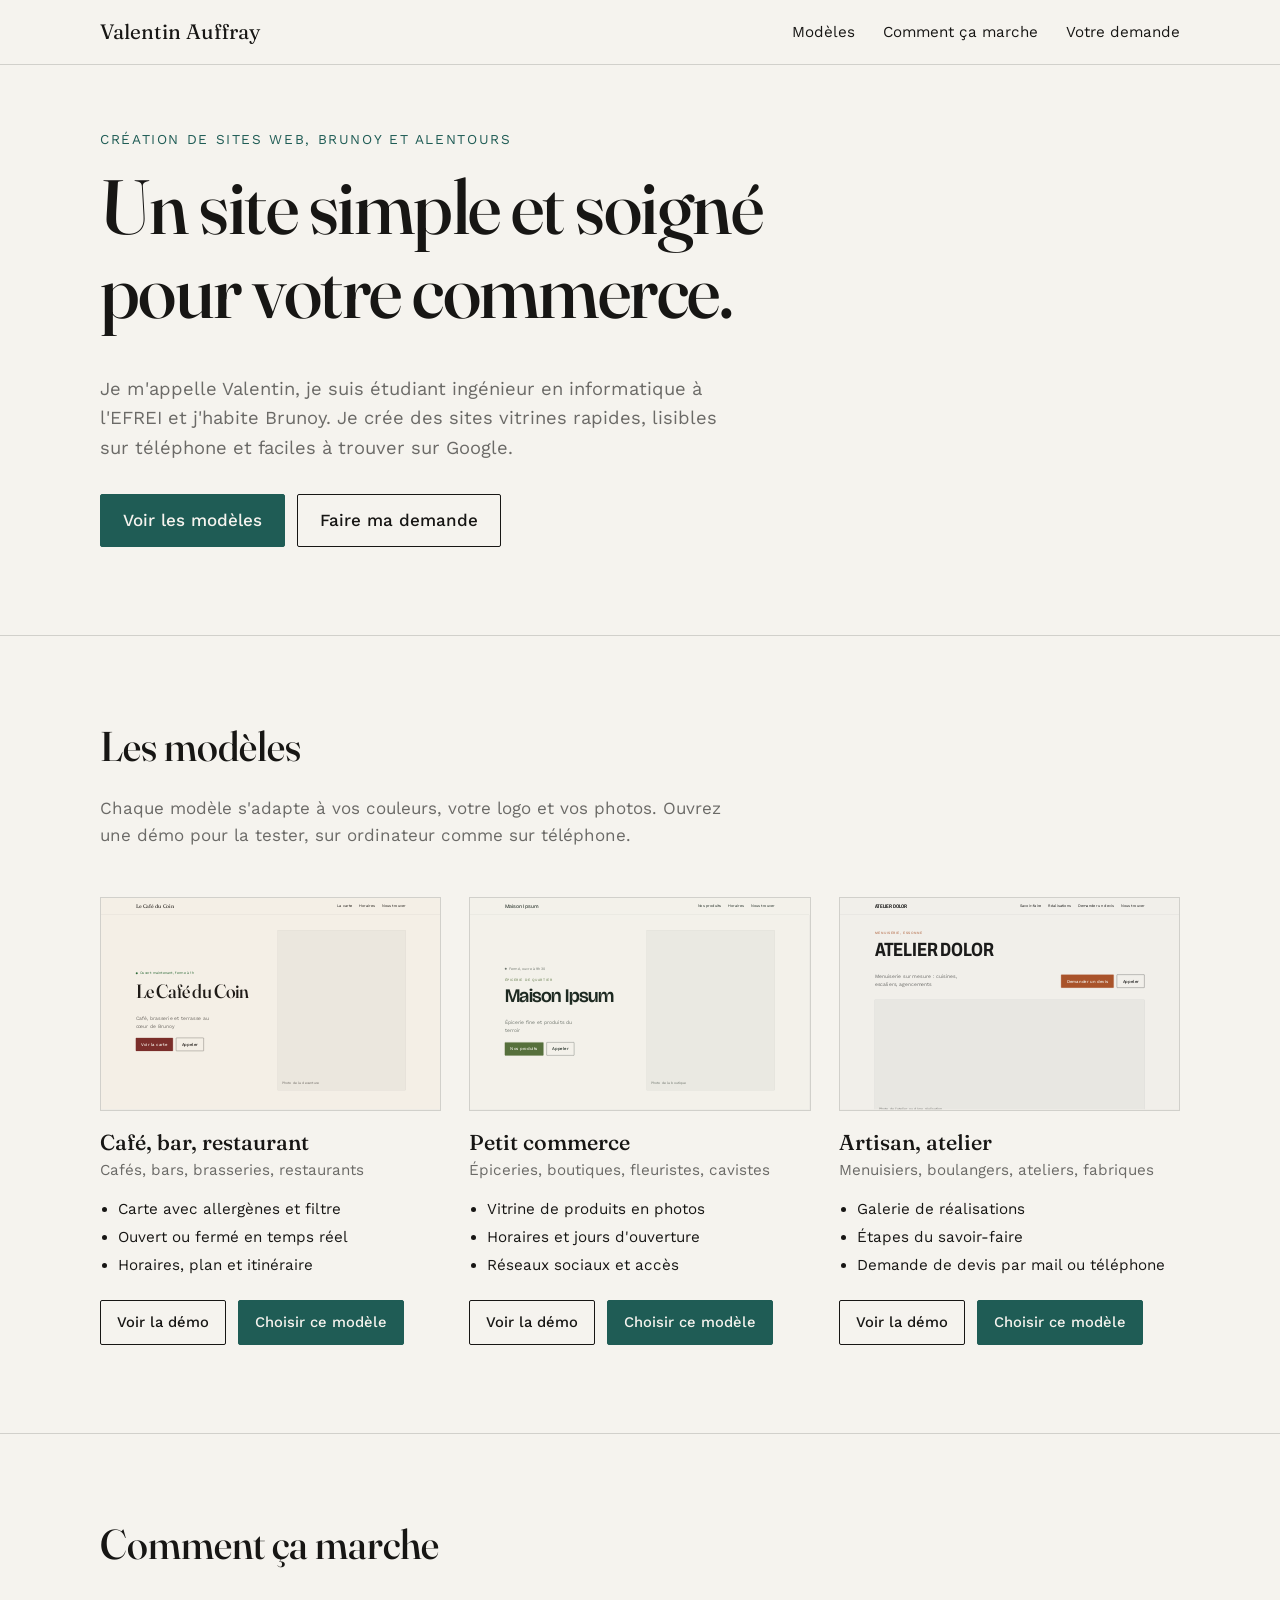
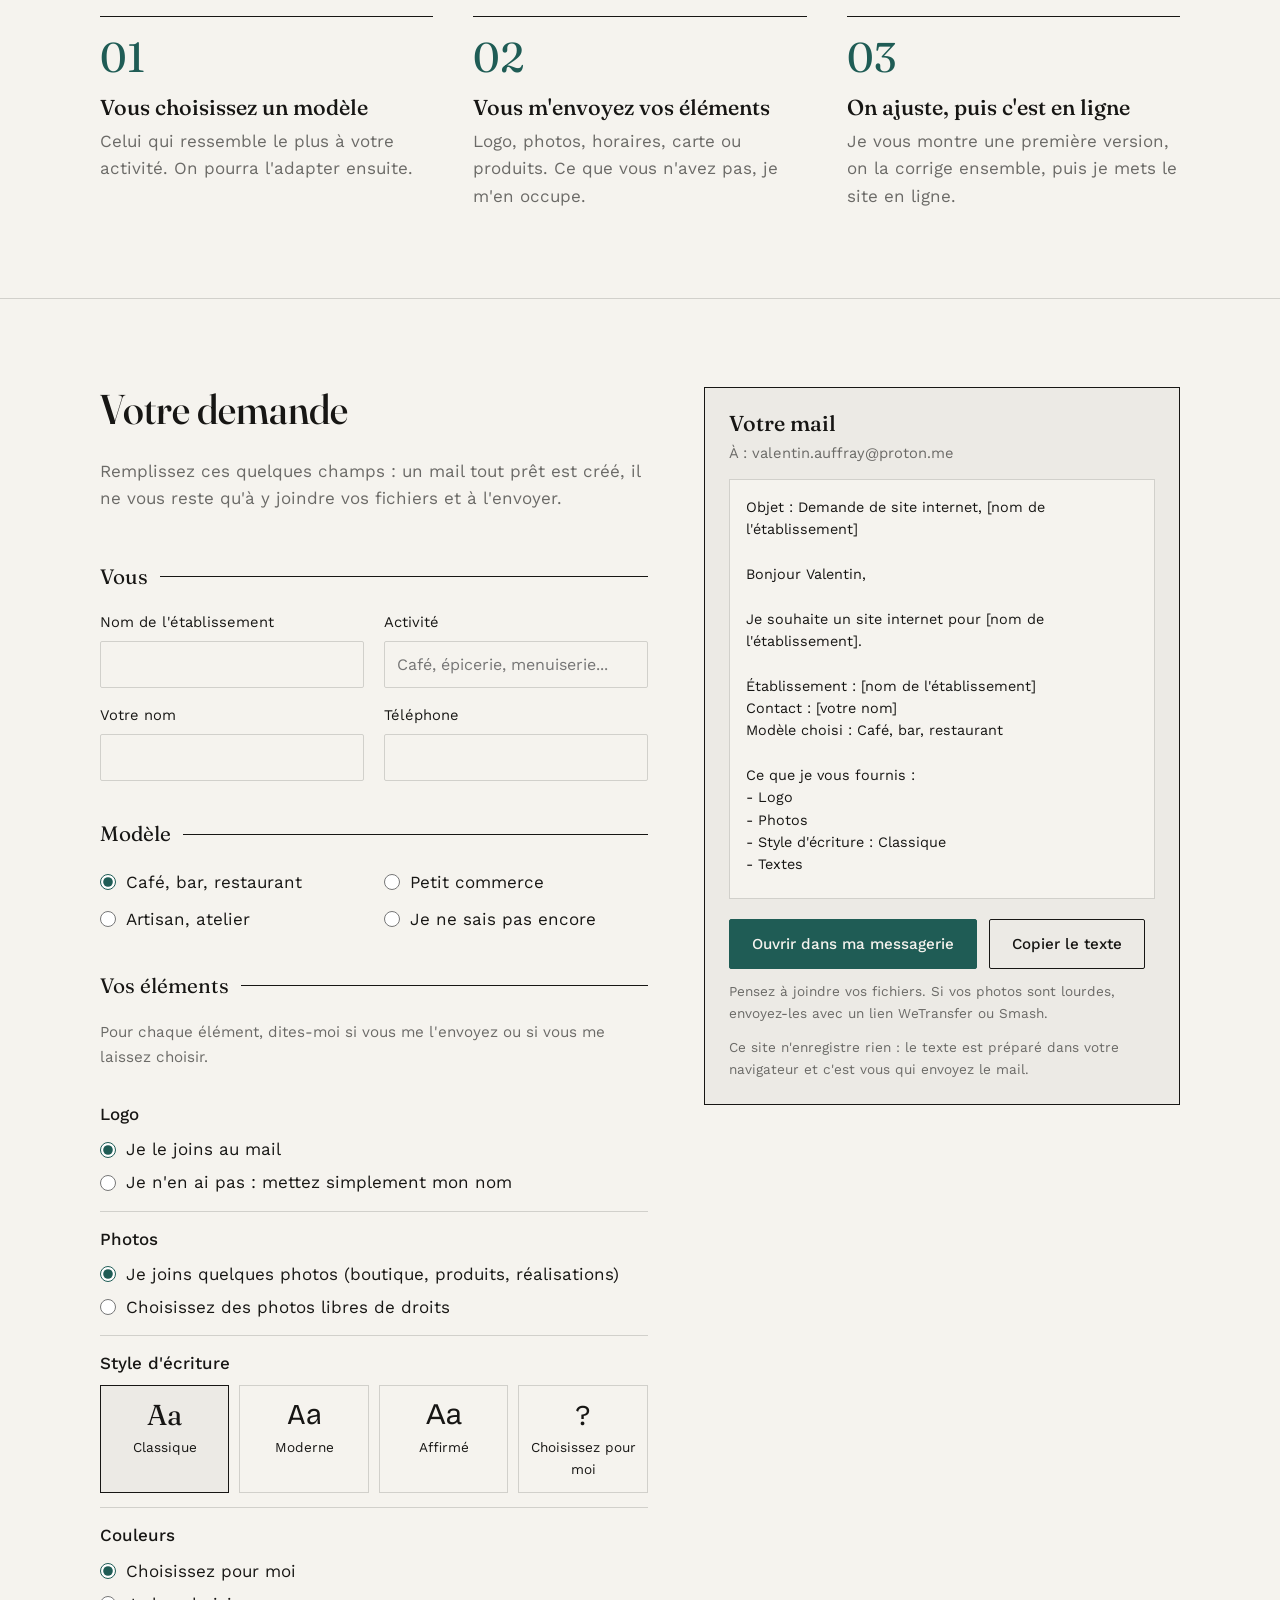
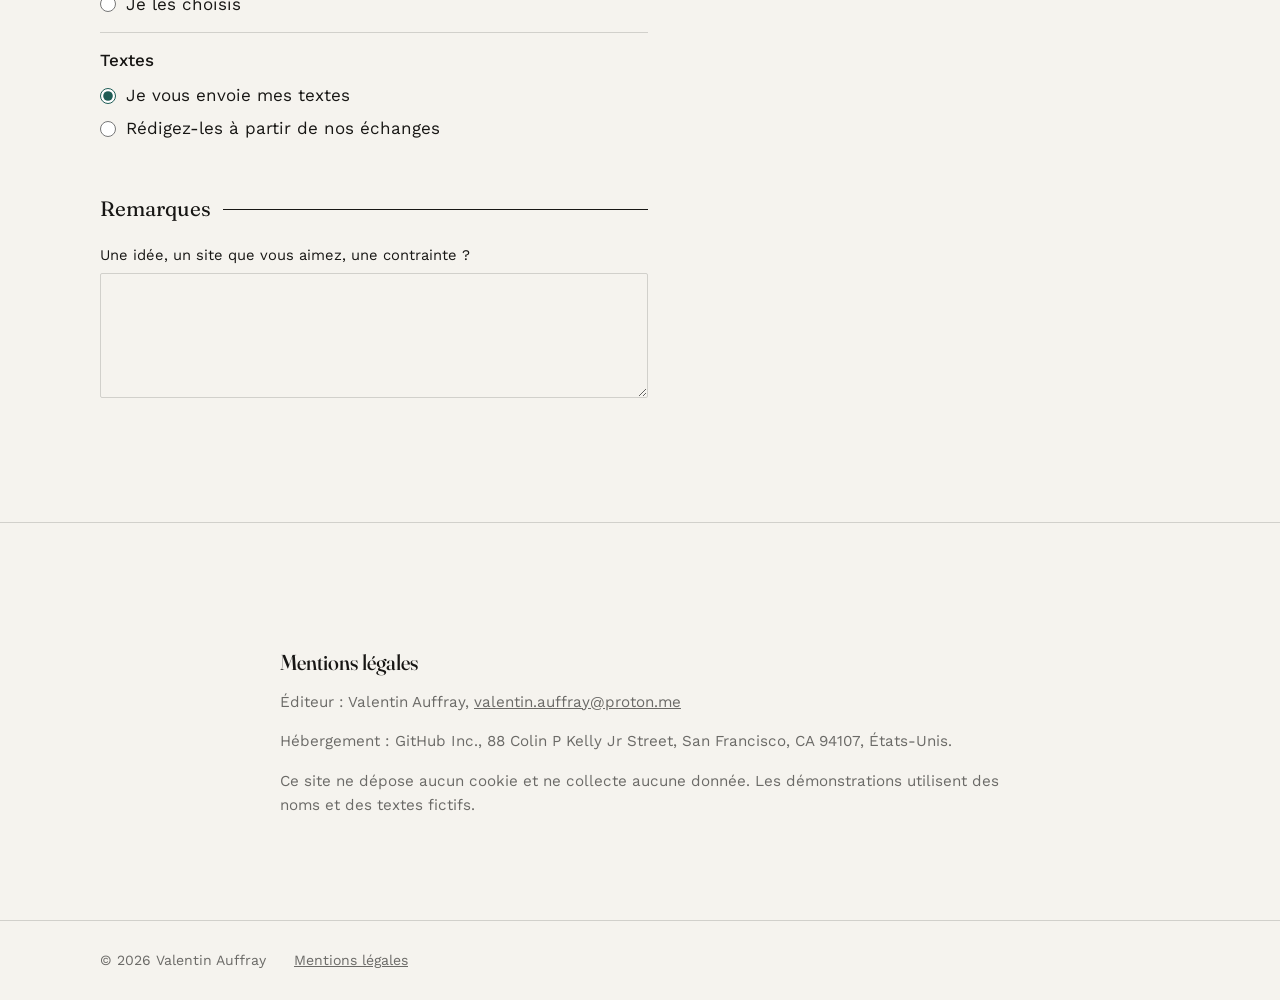
==== index.html @ 42043d5a "feat: vitrine des modèles avec démos café, commerce et artisan" ====
<!doctype html>
<html lang="fr">
<head>
  <meta charset="utf-8">
  <meta name="viewport" content="width=device-width, initial-scale=1">
  <title>Valentin Auffray | Création de sites web à Brunoy</title>
  <meta name="description" content="Sites vitrines simples et soignés pour les commerces, cafés et artisans de Brunoy et des alentours.">
  <link rel="preload" href="moteur/fonts/fraunces.woff2" as="font" type="font/woff2" crossorigin>
  <link rel="stylesheet" href="moteur/style.css">
  <link rel="stylesheet" href="vitrine.css">
</head>
<body class="vitrine">
  <a class="evitement" href="#contenu">Aller au contenu</a>

  <header class="entete">
    <div class="conteneur entete__barre">
      <a class="entete__nom" href="#haut">Valentin Auffray</a>
      <nav class="entete__nav" aria-label="Navigation principale">
        <a href="#modeles">Modèles</a>
        <a href="#etapes">Comment ça marche</a>
        <a href="#demande">Votre demande</a>
      </nav>
    </div>
  </header>

  <main id="contenu">
    <section class="accueil" id="haut">
      <div class="conteneur">
        <p class="surtitre">Création de sites web, Brunoy et alentours</p>
        <h1 class="vitrine__titre">Un site simple et soigné pour votre commerce.</h1>
        <div class="vitrine__intro">
          <p>Je m'appelle Valentin, je suis étudiant ingénieur en informatique à l'EFREI et j'habite Brunoy. Je crée des sites vitrines rapides, lisibles sur téléphone et faciles à trouver sur Google.</p>
          <p class="vitrine__prix" id="prix" hidden></p>
          <div class="actions">
            <a class="bouton" href="#modeles">Voir les modèles</a>
            <a class="bouton bouton--contour" href="#demande">Faire ma demande</a>
          </div>
        </div>
      </div>
    </section>

    <section class="section" id="modeles" aria-labelledby="titre-modeles">
      <div class="conteneur">
        <div class="section__entete">
          <h2 id="titre-modeles">Les modèles</h2>
          <p>Chaque modèle s'adapte à vos couleurs, votre logo et vos photos. Ouvrez une démo pour la tester, sur ordinateur comme sur téléphone.</p>
        </div>
        <div class="modeles" id="liste-modeles"></div>
      </div>
    </section>

    <section class="section" id="etapes" aria-labelledby="titre-etapes">
      <div class="conteneur">
        <div class="section__entete">
          <h2 id="titre-etapes">Comment ça marche</h2>
        </div>
        <ol class="etapes">
          <li class="etape">
            <span class="etape__numero">01</span>
            <h3>Vous choisissez un modèle</h3>
            <p>Celui qui ressemble le plus à votre activité. On pourra l'adapter ensuite.</p>
          </li>
          <li class="etape">
            <span class="etape__numero">02</span>
            <h3>Vous m'envoyez vos éléments</h3>
            <p>Logo, photos, horaires, carte ou produits. Ce que vous n'avez pas, je m'en occupe.</p>
          </li>
          <li class="etape">
            <span class="etape__numero">03</span>
            <h3>On ajuste, puis c'est en ligne</h3>
            <p>Je vous montre une première version, on la corrige ensemble, puis je mets le site en ligne.</p>
          </li>
        </ol>
      </div>
    </section>

    <section class="section" id="demande" aria-labelledby="titre-demande">
      <div class="conteneur demande__grille">
        <form class="demande" id="formulaire" novalidate>
          <div class="section__entete">
            <h2 id="titre-demande">Votre demande</h2>
            <p>Remplissez ces quelques champs : un mail tout prêt est créé, il ne vous reste qu'à y joindre vos fichiers et à l'envoyer.</p>
          </div>

          <fieldset>
            <legend>Vous</legend>
            <div class="champs">
              <label>Nom de l'établissement <input name="etablissement" required autocomplete="organization"></label>
              <label>Activité <input name="activite" placeholder="Café, épicerie, menuiserie..."></label>
              <label>Votre nom <input name="nom" required autocomplete="name"></label>
              <label>Téléphone <input name="telephone" type="tel" autocomplete="tel"></label>
            </div>
          </fieldset>

          <fieldset>
            <legend>Modèle</legend>
            <div class="choix" id="choix-modele"></div>
          </fieldset>

          <fieldset>
            <legend>Vos éléments</legend>
            <p class="aide">Pour chaque élément, dites-moi si vous me l'envoyez ou si vous me laissez choisir.</p>

            <div class="element">
              <p class="element__nom">Logo</p>
              <label><input type="radio" name="logo" value="joint" checked> Je le joins au mail</label>
              <label><input type="radio" name="logo" value="aucun"> Je n'en ai pas : mettez simplement mon nom</label>
            </div>

            <div class="element">
              <p class="element__nom">Photos</p>
              <label><input type="radio" name="photos" value="joint" checked> Je joins quelques photos (boutique, produits, réalisations)</label>
              <label><input type="radio" name="photos" value="libre"> Choisissez des photos libres de droits</label>
            </div>

            <div class="element">
              <p class="element__nom">Style d'écriture</p>
              <div class="polices" id="choix-police"></div>
            </div>

            <div class="element">
              <p class="element__nom">Couleurs</p>
              <label><input type="radio" name="couleurs" value="libre" checked> Choisissez pour moi</label>
              <label><input type="radio" name="couleurs" value="choisi"> Je les choisis</label>
              <div class="couleurs" id="couleurs" hidden>
                <label><input type="color" name="couleur1" value="#7a2e2a"> Couleur principale</label>
                <label><input type="color" name="couleur2" value="#f4efe6"> Couleur de fond</label>
              </div>
            </div>

            <div class="element">
              <p class="element__nom">Textes</p>
              <label><input type="radio" name="textes" value="joint" checked> Je vous envoie mes textes</label>
              <label><input type="radio" name="textes" value="libre"> Rédigez-les à partir de nos échanges</label>
            </div>
          </fieldset>

          <fieldset>
            <legend>Remarques</legend>
            <label class="pleine">Une idée, un site que vous aimez, une contrainte ?
              <textarea name="remarques" rows="4"></textarea>
            </label>
          </fieldset>
        </form>

        <aside class="apercu" aria-labelledby="titre-apercu">
          <h3 id="titre-apercu">Votre mail</h3>
          <p class="apercu__a">À : <span id="adresse"></span></p>
          <pre class="apercu__texte" id="apercu" tabindex="0"></pre>
          <div class="actions">
            <a class="bouton" id="ouvrir-mail" href="#">Ouvrir dans ma messagerie</a>
            <button class="bouton bouton--contour" type="button" id="copier">Copier le texte</button>
          </div>
          <p class="apercu__info" id="info-copie" aria-live="polite"></p>
          <p class="apercu__info">Pensez à joindre vos fichiers. Si vos photos sont lourdes, envoyez-les avec un lien WeTransfer ou Smash.</p>
          <p class="apercu__info">Ce site n'enregistre rien : le texte est préparé dans votre navigateur et c'est vous qui envoyez le mail.</p>
        </aside>
      </div>
    </section>

    <section class="section" id="mentions" aria-labelledby="titre-mentions">
      <div class="conteneur conteneur--etroit legal">
        <h2 id="titre-mentions">Mentions légales</h2>
        <p>Éditeur : Valentin Auffray, <span id="mentions-contact"></span></p>
        <p>Hébergement : GitHub Inc., 88 Colin P Kelly Jr Street, San Francisco, CA 94107, États-Unis.</p>
        <p>Ce site ne dépose aucun cookie et ne collecte aucune donnée. Les démonstrations utilisent des noms et des textes fictifs.</p>
      </div>
    </section>
  </main>

  <footer class="pied">
    <div class="conteneur pied__barre">
      <span>© <span id="annee"></span> Valentin Auffray</span>
      <a href="#mentions">Mentions légales</a>
    </div>
  </footer>

  <script src="vitrine.js"></script>
</body>
</html>
---- moteur/style.css ----
@font-face {
  font-family: "Fraunces";
  src: url("fonts/fraunces.woff2") format("woff2");
  font-weight: 400 700;
  font-display: swap;
}

@font-face {
  font-family: "Bricolage Grotesque";
  src: url("fonts/bricolage.woff2") format("woff2");
  font-weight: 400 700;
  font-display: swap;
}

@font-face {
  font-family: "Archivo";
  src: url("fonts/archivo.woff2") format("woff2");
  font-weight: 400 800;
  font-stretch: 62% 125%;
  font-display: swap;
}

@font-face {
  font-family: "Work Sans";
  src: url("fonts/work-sans.woff2") format("woff2");
  font-weight: 400 600;
  font-display: swap;
}

:root {
  --fond: #f4efe6;
  --texte: #1f1b17;
  --accent: #7a2e2a;
  --doux: color-mix(in srgb, var(--texte) 62%, var(--fond));
  --ligne: color-mix(in srgb, var(--texte) 16%, var(--fond));
  --surface: color-mix(in srgb, var(--texte) 4%, var(--fond));
  --vert: #2f6b3a;
  --titre: "Fraunces", Georgia, serif;
  --corps: "Work Sans", system-ui, sans-serif;
  --largeur: 1120px;
}

*,
*::before,
*::after {
  box-sizing: border-box;
}

html {
  scroll-behavior: smooth;
  scroll-padding-top: 72px;
}

body {
  margin: 0;
  background: var(--fond);
  color: var(--texte);
  font-family: var(--corps);
  font-size: 1.0625rem;
  line-height: 1.6;
  -webkit-font-smoothing: antialiased;
}

img {
  display: block;
  max-width: 100%;
}

a {
  color: inherit;
}

h1,
h2,
h3 {
  font-family: var(--titre);
  font-weight: 500;
  line-height: 1.1;
  margin: 0 0 0.6em;
  font-variation-settings: "opsz" 96;
}

h1 {
  font-size: clamp(2.6rem, 7vw, 4.8rem);
  letter-spacing: -0.02em;
}

h2 {
  font-size: clamp(1.9rem, 4vw, 2.6rem);
}

h3 {
  font-size: 1.35rem;
  font-variation-settings: "opsz" 24;
}

.conteneur {
  width: 100%;
  max-width: var(--largeur);
  margin: 0 auto;
  padding: 0 20px;
}

.conteneur--etroit {
  max-width: 760px;
}

.section {
  padding: 88px 0;
  border-top: 1px solid var(--ligne);
}

.note {
  color: var(--doux);
  font-size: 0.95rem;
  margin-top: 28px;
}

.evitement {
  position: absolute;
  left: -9999px;
}

.evitement:focus {
  left: 16px;
  top: 16px;
  z-index: 20;
  background: var(--texte);
  color: var(--fond);
  padding: 8px 12px;
}

:focus-visible {
  outline: 2px solid var(--accent);
  outline-offset: 3px;
}

/* En-tête */

.entete {
  position: sticky;
  top: 0;
  z-index: 10;
  background: var(--fond);
  border-bottom: 1px solid var(--ligne);
}

.entete__barre {
  display: flex;
  align-items: center;
  justify-content: space-between;
  height: 64px;
  gap: 24px;
}

.entete__nom {
  font-family: var(--titre);
  font-size: 1.3rem;
  text-decoration: none;
  white-space: nowrap;
}

.entete__nav {
  display: flex;
  gap: 28px;
}

.entete__nav a {
  text-decoration: none;
  font-size: 0.95rem;
}

.entete__nav a:hover {
  color: var(--accent);
  text-decoration: underline;
  text-underline-offset: 4px;
}

/* Accueil */

.accueil {
  padding: 64px 0 88px;
}

.accueil__grille {
  display: grid;
  grid-template-columns: 1fr 1fr;
  gap: 56px;
  align-items: center;
}

.accueil__accroche {
  font-size: 1.25rem;
  color: var(--doux);
  max-width: 28ch;
  margin: 0 0 32px;
}

.statut {
  display: inline-flex;
  align-items: center;
  gap: 8px;
  font-size: 0.9rem;
  margin: 0 0 20px;
}

.statut::before {
  content: "";
  width: 8px;
  height: 8px;
  border-radius: 50%;
  background: currentColor;
}

.statut--ouvert {
  color: var(--vert);
}

.statut--ferme {
  color: var(--doux);
}

.actions {
  display: flex;
  flex-wrap: wrap;
  gap: 12px;
}

.bouton {
  display: inline-block;
  padding: 12px 22px;
  background: var(--accent);
  color: var(--fond);
  border: 1px solid var(--accent);
  border-radius: 2px;
  text-decoration: none;
  font-weight: 500;
}

.bouton:hover {
  background: var(--texte);
  border-color: var(--texte);
}

.bouton--contour {
  background: transparent;
  color: var(--texte);
  border-color: var(--texte);
}

.bouton--contour:hover {
  background: var(--texte);
  color: var(--fond);
}

/* Photos */

.photo {
  margin: 0;
}

.photo img,
.photo__vide {
  width: 100%;
  aspect-ratio: 4 / 5;
  object-fit: cover;
}

.photo--secondaire img,
.photo--secondaire .photo__vide {
  aspect-ratio: 4 / 3;
}

.photo__vide {
  display: flex;
  align-items: flex-end;
  padding: 16px;
  background: var(--surface);
  border: 1px solid var(--ligne);
  color: var(--doux);
  font-size: 0.85rem;
}

/* À propos */

.apropos__grille {
  display: grid;
  grid-template-columns: 5fr 6fr;
  gap: 56px;
  align-items: center;
}

/* Carte */

.carte__rubriques {
  display: flex;
  flex-wrap: wrap;
  gap: 8px 24px;
  margin-bottom: 24px;
}

.carte__rubriques a {
  text-decoration: none;
  border-bottom: 1px solid var(--ligne);
  padding-bottom: 2px;
}

.carte__rubriques a:hover {
  color: var(--accent);
  border-color: var(--accent);
}

.filtre {
  margin-bottom: 40px;
  border: 1px solid var(--ligne);
  padding: 14px 18px;
}

.filtre summary {
  cursor: pointer;
  font-weight: 500;
}

.filtre__aide {
  color: var(--doux);
  font-size: 0.92rem;
}

.filtre__liste {
  display: grid;
  grid-template-columns: repeat(auto-fill, minmax(150px, 1fr));
  gap: 6px 16px;
}

.filtre__liste label {
  display: flex;
  align-items: center;
  gap: 8px;
  cursor: pointer;
  font-size: 0.95rem;
}

.filtre__liste input {
  accent-color: var(--accent);
  width: 16px;
  height: 16px;
}

.filtre__resultat {
  margin: 12px 0 0;
  font-size: 0.9rem;
  color: var(--accent);
}

.filtre__resultat:empty {
  display: none;
}

.filtre__avertissement {
  margin: 12px 0 0;
  font-size: 0.85rem;
  color: var(--doux);
}

.plat__adaptation {
  order: 1;
  flex-basis: 100%;
  margin-top: -6px;
  font-size: 0.85rem;
  font-weight: 400;
  color: var(--accent);
}

.plat__adaptation:empty {
  display: none;
}

.plat__details ul {
  margin: 0 0 6px;
  padding-left: 18px;
}

.rubrique + .rubrique {
  margin-top: 48px;
}

.rubrique h3 {
  color: var(--accent);
  padding-bottom: 10px;
  border-bottom: 1px solid var(--texte);
  margin-bottom: 4px;
}

.plat {
  border-bottom: 1px solid var(--ligne);
}

.plat__ligne {
  display: flex;
  align-items: baseline;
  flex-wrap: wrap;
  gap: 10px;
  padding: 14px 0;
  cursor: pointer;
  list-style: none;
}

.plat__ligne::-webkit-details-marker {
  display: none;
}

.plat__ligne::after {
  content: "+";
  width: 14px;
  color: var(--doux);
  text-align: right;
  flex-shrink: 0;
}

.plat[open] .plat__ligne::after {
  content: "\2212";
}

.plat__nom {
  font-weight: 500;
}

.regime {
  display: inline-block;
  width: 18px;
  height: 18px;
  margin-left: 8px;
  vertical-align: -3px;
}

.regime svg {
  width: 100%;
  height: 100%;
}

.regime--vegetarien {
  color: #3f8a3a;
}

.regime--vegan {
  color: #1f6b3a;
}

.regime--sans_gluten {
  color: #a5671c;
}

.legende {
  list-style: none;
  padding: 0;
  margin: 0 0 20px;
  display: flex;
  flex-wrap: wrap;
  gap: 6px 22px;
  font-size: 0.9rem;
  color: var(--doux);
}

.legende:empty {
  display: none;
}

.legende li {
  display: flex;
  align-items: center;
  gap: 6px;
}

.legende .regime {
  margin-left: 0;
}

.plat__tag {
  margin-left: 10px;
  font-size: 0.78rem;
  font-weight: 400;
  color: var(--vert);
  text-transform: uppercase;
  letter-spacing: 0.04em;
}

.plat__pointilles {
  flex: 1;
  border-bottom: 1px dotted var(--doux);
  transform: translateY(-4px);
  min-width: 16px;
}

.plat__prix {
  font-variant-numeric: tabular-nums;
  white-space: nowrap;
}

.plat__details {
  padding: 0 24px 16px 0;
  color: var(--doux);
  font-size: 0.95rem;
}

.plat__details p {
  margin: 0 0 6px;
}

.plat__details strong {
  color: var(--texte);
  font-weight: 500;
}

/* Horaires */

.horaires__table {
  width: 100%;
  border-collapse: collapse;
}

.horaires__table th,
.horaires__table td {
  padding: 12px 0;
  border-bottom: 1px solid var(--ligne);
  text-align: left;
  font-weight: 400;
}

.horaires__table th {
  text-transform: capitalize;
  width: 45%;
}

.horaires__table td {
  text-align: right;
  font-variant-numeric: tabular-nums;
}

.aujourdhui th,
.aujourdhui td {
  font-weight: 600;
}

.aujourdhui__marque {
  margin-left: 8px;
  font-size: 0.8rem;
  font-weight: 400;
  color: var(--accent);
  text-transform: none;
}

/* Infos */

.infos__grille {
  display: grid;
  grid-template-columns: 1fr 1.4fr;
  gap: 56px;
}

address {
  font-style: normal;
}

address p {
  margin: 0 0 12px;
}

address a,
.reseaux a {
  text-underline-offset: 4px;
}

address a:hover,
.reseaux a:hover {
  color: var(--accent);
}

.reseaux {
  list-style: none;
  padding: 0;
  margin: 28px 0 0;
  display: flex;
  gap: 20px;
}

.infos__plan iframe {
  width: 100%;
  height: 100%;
  min-height: 340px;
  border: 1px solid var(--ligne);
  filter: grayscale(0.5);
}

/* Pied de page */

.pied {
  border-top: 1px solid var(--ligne);
  padding: 28px 0;
  font-size: 0.88rem;
  color: var(--doux);
}

.pied__barre {
  display: flex;
  flex-wrap: wrap;
  gap: 8px 28px;
}

.pied a:hover {
  color: var(--accent);
}

/* Mentions légales */

.legal h2 {
  font-size: 1.35rem;
  margin-top: 40px;
}

/* Barre d'actions mobile */

.barre-mobile {
  display: none;
}

@media (max-width: 860px) {
  .accueil__grille,
  .apropos__grille,
  .infos__grille {
    grid-template-columns: 1fr;
    gap: 36px;
  }

  .accueil {
    padding-top: 40px;
  }

  .photo--principale img,
  .photo--principale .photo__vide {
    aspect-ratio: 4 / 3;
  }

  .section {
    padding: 64px 0;
  }
}

@media (max-width: 640px) {
  .entete__nav {
    display: none;
  }

  body[data-page="legal"] .entete__nav {
    display: flex;
  }

  body[data-page="accueil"] {
    padding-bottom: 60px;
  }

  .barre-mobile {
    display: grid;
    grid-template-columns: repeat(3, 1fr);
    position: fixed;
    left: 0;
    right: 0;
    bottom: 0;
    z-index: 10;
    background: var(--texte);
  }

  .barre-mobile a {
    color: var(--fond);
    text-decoration: none;
    text-align: center;
    padding: 16px 4px;
    font-size: 0.95rem;
  }

  .barre-mobile a + a {
    border-left: 1px solid color-mix(in srgb, var(--fond) 20%, var(--texte));
  }
}

@media (prefers-reduced-motion: reduce) {
  html {
    scroll-behavior: auto;
  }
}

/* ---------- Sections supplémentaires ---------- */

.surtitre {
  margin: 0 0 14px;
  font-size: 0.85rem;
  letter-spacing: 0.12em;
  text-transform: uppercase;
  color: var(--accent);
}

.section__entete {
  max-width: 640px;
  margin-bottom: 48px;
}

.section__entete p {
  color: var(--doux);
  margin: 0;
}

/* Accueil en pleine largeur : titre au-dessus, grande photo en dessous */

.accueil--large .accueil__grille {
  grid-template-columns: 1fr;
  gap: 48px;
}

.accueil--large .accueil__texte {
  display: grid;
  grid-template-columns: 1.4fr 1fr;
  column-gap: 56px;
  align-items: end;
}

.accueil--large .statut,
.accueil--large .surtitre,
.accueil--large h1 {
  grid-column: 1 / -1;
}

.accueil--large .accueil__accroche {
  margin-bottom: 0;
}

.accueil--large .actions {
  justify-content: flex-end;
}

.accueil--large .photo--principale img,
.accueil--large .photo--principale .photo__vide {
  aspect-ratio: 21 / 9;
}

/* Produits */

.produits {
  display: grid;
  grid-template-columns: repeat(3, 1fr);
  gap: 40px 28px;
}

.produit h3 {
  margin: 16px 0 6px;
  font-size: 1.2rem;
}

.produit p {
  margin: 0;
  color: var(--doux);
  font-size: 0.95rem;
}

.produit .produit__prix {
  margin-top: 8px;
  color: var(--texte);
  font-weight: 500;
}

.photo--produit img,
.photo--produit .photo__vide {
  aspect-ratio: 1 / 1;
}

/* Savoir-faire */

.etapes {
  list-style: none;
  padding: 0;
  margin: 0;
  display: grid;
  grid-template-columns: repeat(3, 1fr);
  gap: 40px;
}

.etape {
  border-top: 1px solid var(--texte);
  padding-top: 20px;
}

.etape__numero {
  display: block;
  font-family: var(--titre);
  font-size: 2.6rem;
  line-height: 1;
  color: var(--accent);
  margin-bottom: 18px;
}

.etape h3 {
  margin-bottom: 8px;
}

.etape p {
  margin: 0;
  color: var(--doux);
}

/* Réalisations */

.realisations {
  display: grid;
  grid-template-columns: repeat(2, 1fr);
  gap: 48px 28px;
}

.realisation:nth-child(3n + 1) {
  grid-column: 1 / -1;
}

.realisation:nth-child(3n + 1) .photo img,
.realisation:nth-child(3n + 1) .photo__vide {
  aspect-ratio: 21 / 9;
}

.photo--realisation img,
.photo--realisation .photo__vide {
  aspect-ratio: 4 / 3;
}

.realisation h3 {
  margin: 16px 0 4px;
  font-size: 1.15rem;
}

.realisation p {
  margin: 0;
  color: var(--doux);
  font-size: 0.95rem;
}

/* Devis */

.section--devis {
  background: var(--texte);
  color: var(--fond);
  border-top: 0;
}

.section--devis p {
  color: color-mix(in srgb, var(--fond) 75%, var(--texte));
}

.devis__grille {
  display: grid;
  grid-template-columns: 1.3fr 1fr;
  gap: 56px;
  align-items: center;
}

.section--devis .bouton {
  background: var(--fond);
  color: var(--texte);
  border-color: var(--fond);
}

.section--devis .bouton:hover {
  background: var(--accent);
  border-color: var(--accent);
  color: var(--fond);
}

.section--devis .bouton--contour {
  background: transparent;
  color: var(--fond);
}

.devis__points {
  list-style: none;
  margin: 0;
  padding: 0;
}

.devis__points li {
  padding: 14px 0;
  border-bottom: 1px solid color-mix(in srgb, var(--fond) 25%, var(--texte));
}

/* Variantes de police */

.police--archivo h1,
.police--archivo h2,
.police--archivo .entete__nom {
  font-stretch: 75%;
  font-weight: 700;
  text-transform: uppercase;
  letter-spacing: -0.01em;
}

.police--archivo h3 {
  font-weight: 600;
}

.police--bricolage h1,
.police--bricolage h2 {
  font-weight: 600;
  letter-spacing: -0.03em;
}

@media (max-width: 860px) {
  .produits,
  .etapes {
    grid-template-columns: 1fr 1fr;
  }

  .devis__grille,
  .accueil--large .accueil__texte {
    grid-template-columns: 1fr;
  }

  .accueil--large .actions {
    justify-content: flex-start;
    margin-top: 28px;
  }

  .accueil--large .photo--principale img,
  .accueil--large .photo--principale .photo__vide {
    aspect-ratio: 4 / 3;
  }
}

@media (max-width: 560px) {
  .produits,
  .etapes,
  .realisations {
    grid-template-columns: 1fr;
  }

  .realisation:nth-child(3n + 1) .photo img,
  .realisation:nth-child(3n + 1) .photo__vide {
    aspect-ratio: 4 / 3;
  }
}
---- vitrine.css ----
:root {
  --fond: #f5f3ee;
  --texte: #171614;
  --accent: #1f5c55;
}

/* Accueil */

.vitrine__titre {
  max-width: 16ch;
  margin-bottom: 40px;
}

.vitrine__intro {
  max-width: 620px;
}

.vitrine__intro p {
  font-size: 1.15rem;
  color: var(--doux);
  margin: 0 0 20px;
}

.vitrine__intro .vitrine__prix {
  color: var(--texte);
  font-weight: 500;
}

.vitrine__intro .actions {
  margin-top: 32px;
}

/* Modèles */

.modeles {
  display: grid;
  grid-template-columns: repeat(3, 1fr);
  gap: 48px 28px;
}

.modele__apercu {
  display: block;
  position: relative;
  aspect-ratio: 16 / 10;
  overflow: hidden;
  border: 1px solid var(--ligne);
  background: var(--surface);
}

.modele__apercu iframe {
  position: absolute;
  top: 0;
  left: 0;
  width: 400%;
  height: 400%;
  border: 0;
  transform: scale(0.25);
  transform-origin: 0 0;
  pointer-events: none;
}

.modele__apercu:hover {
  border-color: var(--texte);
}

.modele h3 {
  margin: 20px 0 4px;
}

.modele__pour {
  margin: 0 0 14px;
  color: var(--doux);
  font-size: 0.95rem;
}

.modele__points {
  margin: 0 0 22px;
  padding-left: 18px;
  font-size: 0.95rem;
}

.modele__points li {
  margin-bottom: 4px;
}

.modele .bouton {
  padding: 10px 16px;
  font-size: 0.92rem;
  font-family: inherit;
  cursor: pointer;
}

/* Formulaire de demande */

.demande__grille {
  display: grid;
  grid-template-columns: 1.15fr 1fr;
  gap: 56px;
  align-items: start;
}

.demande fieldset {
  border: 0;
  border-top: 1px solid var(--texte);
  margin: 0 0 36px;
  padding: 18px 0 0;
}

.demande legend {
  font-family: var(--titre);
  font-size: 1.3rem;
  padding: 0 12px 0 0;
}

.aide {
  margin: 0 0 18px;
  color: var(--doux);
  font-size: 0.95rem;
}

.champs {
  display: grid;
  grid-template-columns: 1fr 1fr;
  gap: 16px 20px;
}

.champs label,
.pleine {
  display: flex;
  flex-direction: column;
  gap: 6px;
  font-size: 0.92rem;
}

.demande input:not([type="radio"]):not([type="color"]),
.demande textarea {
  font: inherit;
  font-size: 1rem;
  color: var(--texte);
  background: var(--fond);
  border: 1px solid var(--ligne);
  border-radius: 2px;
  padding: 10px 12px;
}

.demande input:focus,
.demande textarea:focus {
  border-color: var(--texte);
  outline: none;
}

.demande input[type="radio"] {
  accent-color: var(--accent);
  width: 16px;
  height: 16px;
  margin: 0;
  flex-shrink: 0;
}

.choix {
  display: grid;
  grid-template-columns: 1fr 1fr;
  gap: 10px 20px;
}

.choix__option,
.element label {
  display: flex;
  align-items: center;
  gap: 10px;
  cursor: pointer;
}

.element {
  padding: 14px 0;
  border-bottom: 1px solid var(--ligne);
}

.element:last-child {
  border-bottom: 0;
}

.element__nom {
  margin: 0 0 8px;
  font-weight: 500;
}

.element label + label {
  margin-top: 6px;
}

.polices {
  display: grid;
  grid-template-columns: repeat(4, 1fr);
  gap: 10px;
}

.element .police {
  display: flex;
  flex-direction: column;
  align-items: center;
  gap: 4px;
  margin: 0;
  padding: 12px 6px;
  border: 1px solid var(--ligne);
  font-size: 0.85rem;
  text-align: center;
}

.police input {
  position: absolute;
  opacity: 0;
}

.police:has(input:checked) {
  border-color: var(--texte);
  background: var(--surface);
}

.police:has(input:focus-visible) {
  outline: 2px solid var(--accent);
  outline-offset: 2px;
}

.police__exemple {
  font-size: 1.8rem;
  line-height: 1.2;
}

.couleurs {
  display: flex;
  flex-wrap: wrap;
  gap: 10px 28px;
  margin-top: 12px;
}

.couleurs[hidden] {
  display: none;
}

.couleurs input[type="color"] {
  width: 44px;
  height: 32px;
  padding: 0;
  border: 1px solid var(--ligne);
  background: none;
  cursor: pointer;
}

/* Aperçu du mail */

.apercu {
  position: sticky;
  top: 88px;
  border: 1px solid var(--texte);
  padding: 24px;
  background: var(--surface);
}

.apercu h3 {
  margin-bottom: 6px;
}

.apercu__a {
  margin: 0 0 14px;
  font-size: 0.92rem;
  color: var(--doux);
}

.apercu__texte {
  margin: 0 0 20px;
  max-height: 420px;
  overflow: auto;
  white-space: pre-wrap;
  font-family: var(--corps);
  font-size: 0.9rem;
  line-height: 1.55;
  background: var(--fond);
  border: 1px solid var(--ligne);
  padding: 16px;
}

.apercu .bouton {
  font-family: inherit;
  font-size: 0.95rem;
  cursor: pointer;
}

.apercu__info {
  margin: 12px 0 0;
  font-size: 0.85rem;
  color: var(--doux);
}

.apercu__info:empty {
  display: none;
}

#mentions p {
  color: var(--doux);
  font-size: 0.95rem;
}

@media (max-width: 960px) {
  .modeles {
    grid-template-columns: 1fr 1fr;
  }

  .demande__grille {
    grid-template-columns: 1fr;
  }

  .apercu {
    position: static;
  }
}

@media (max-width: 640px) {
  .modeles,
  .champs,
  .choix {
    grid-template-columns: 1fr;
  }

  .polices {
    grid-template-columns: 1fr 1fr;
  }

  .vitrine .entete__nav {
    display: none;
  }
}
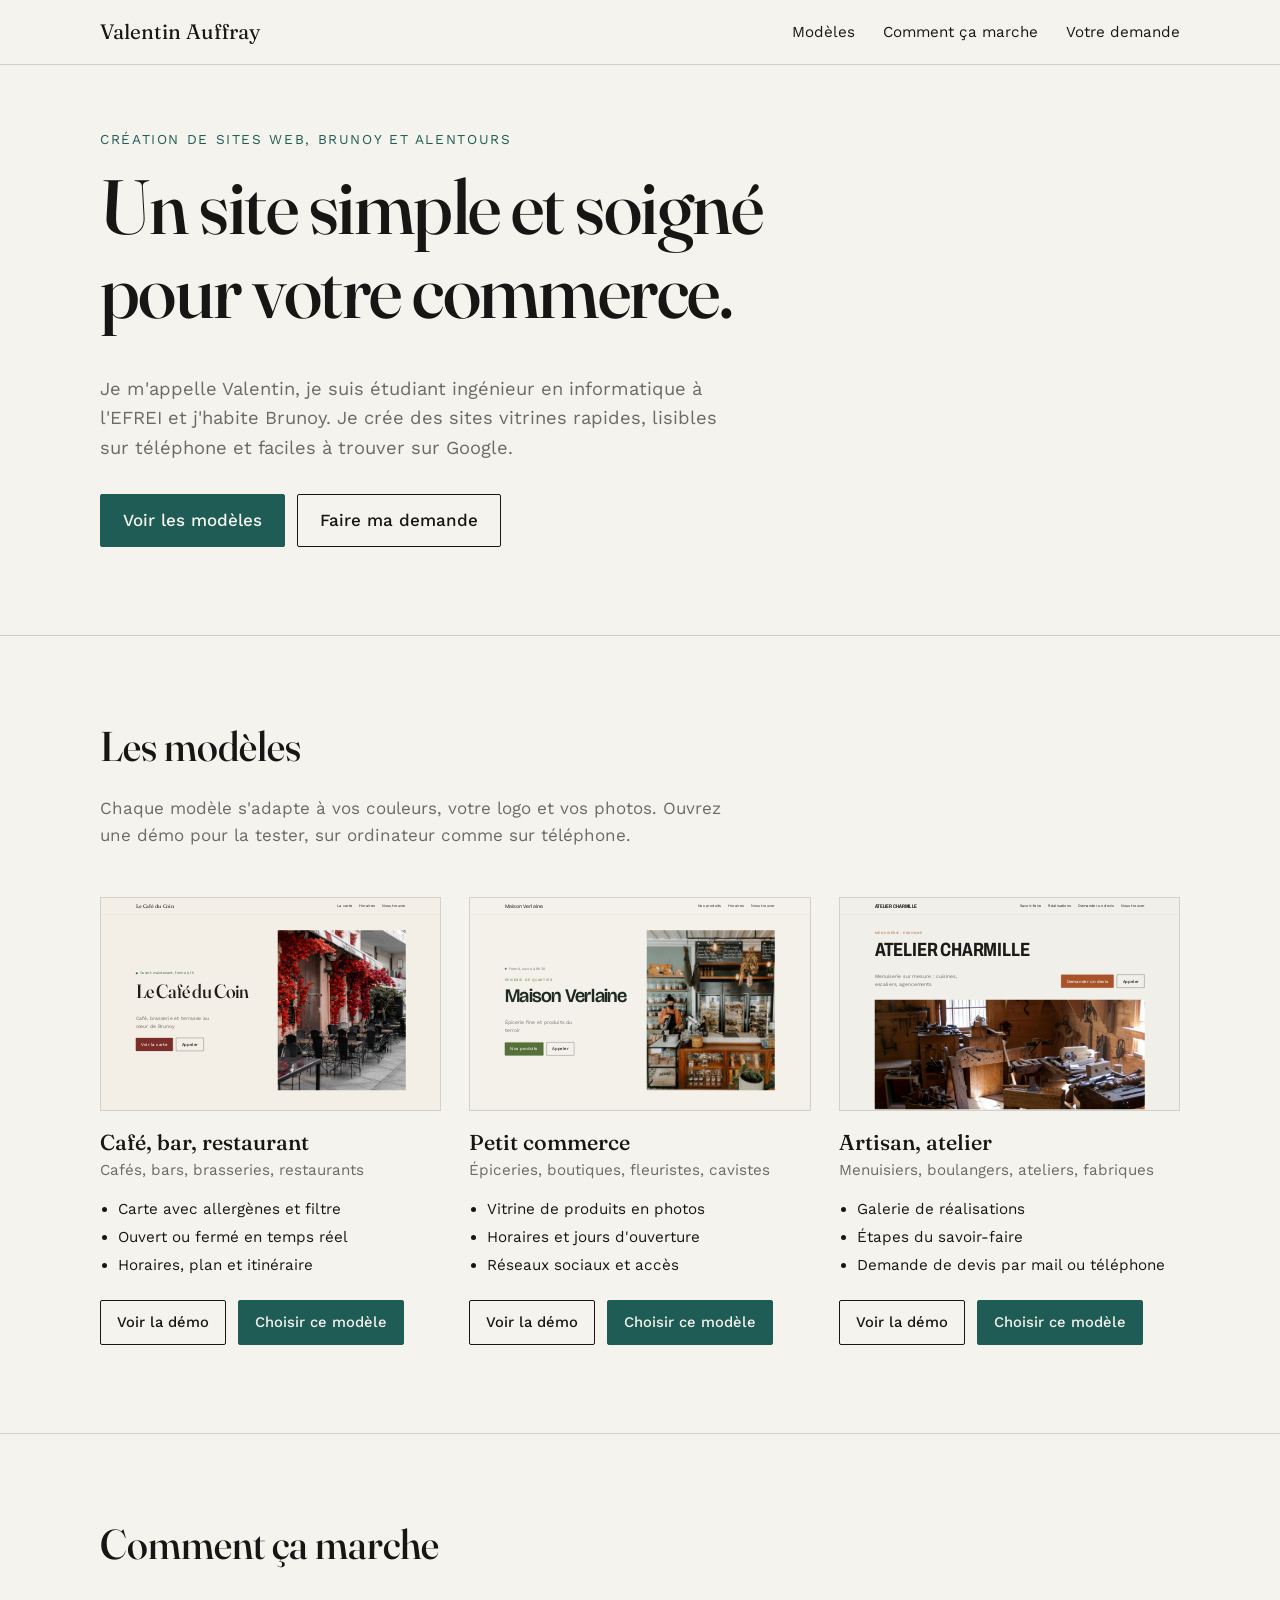
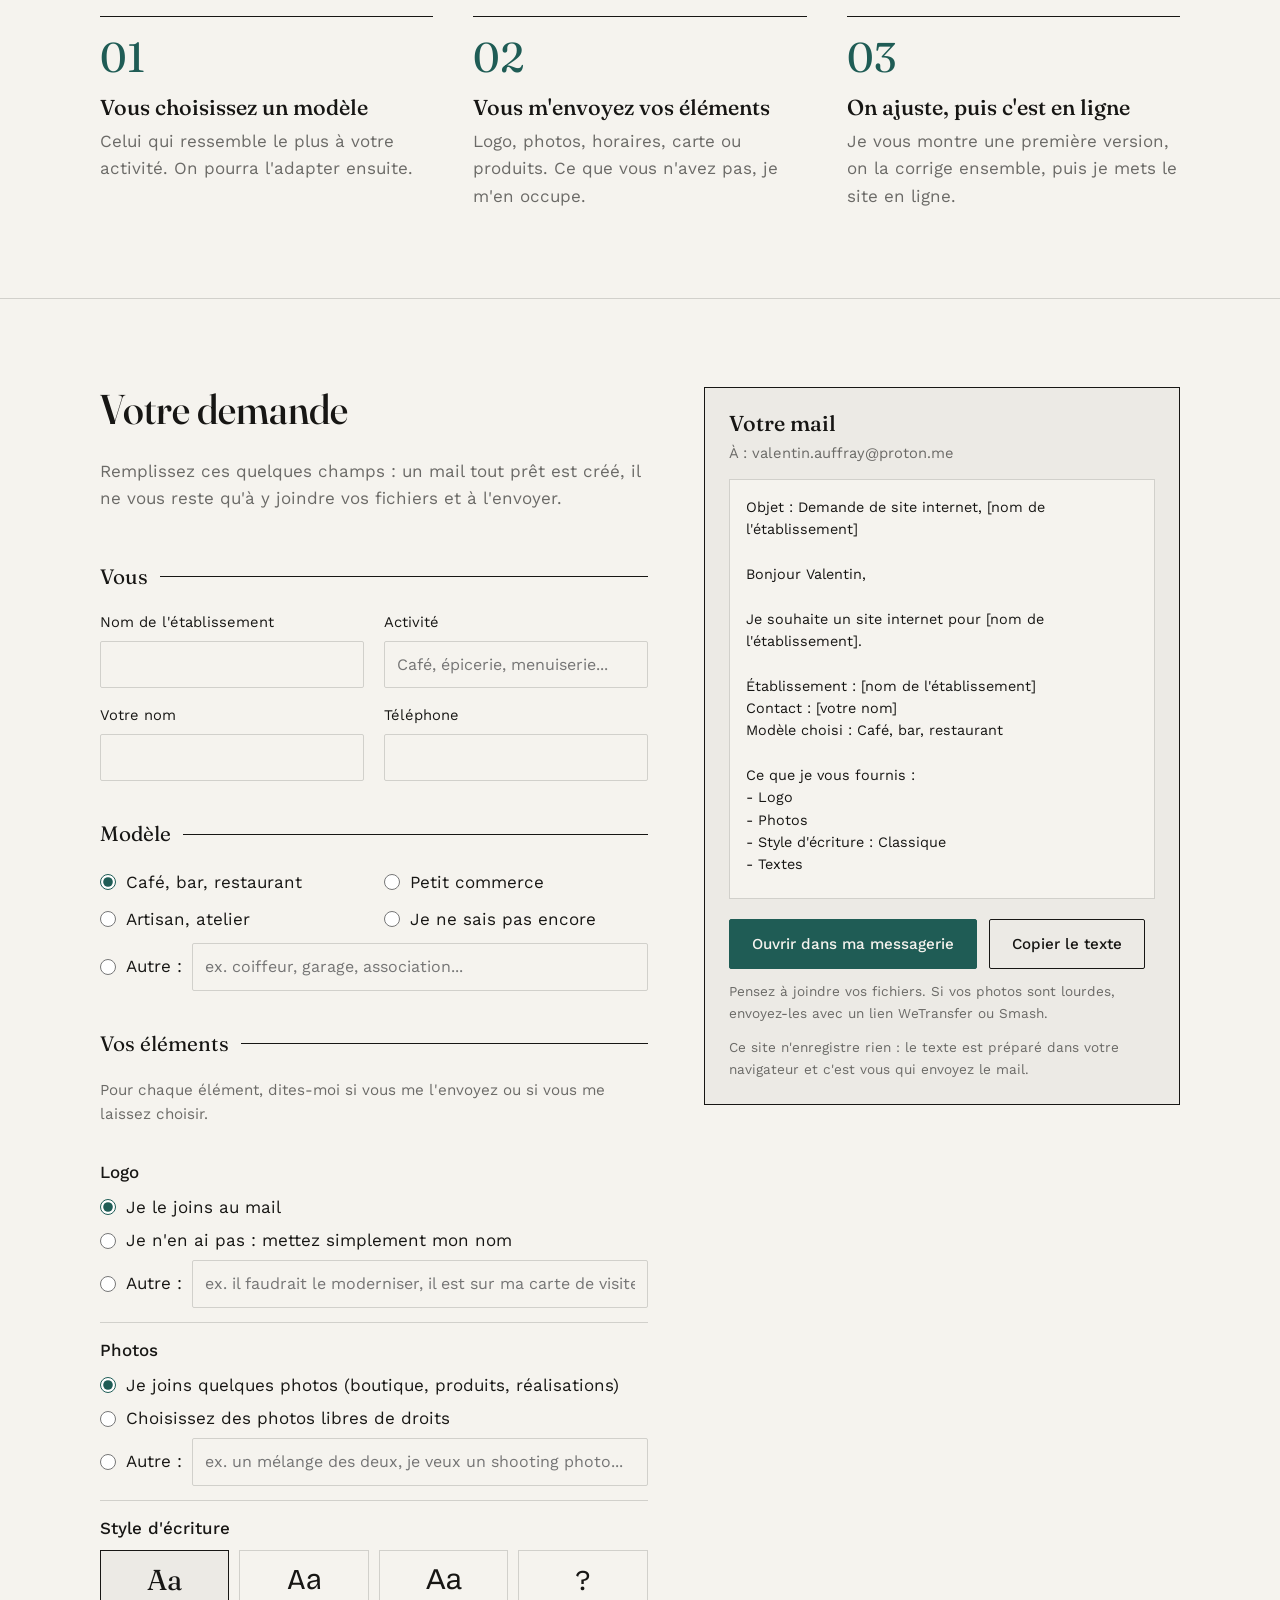
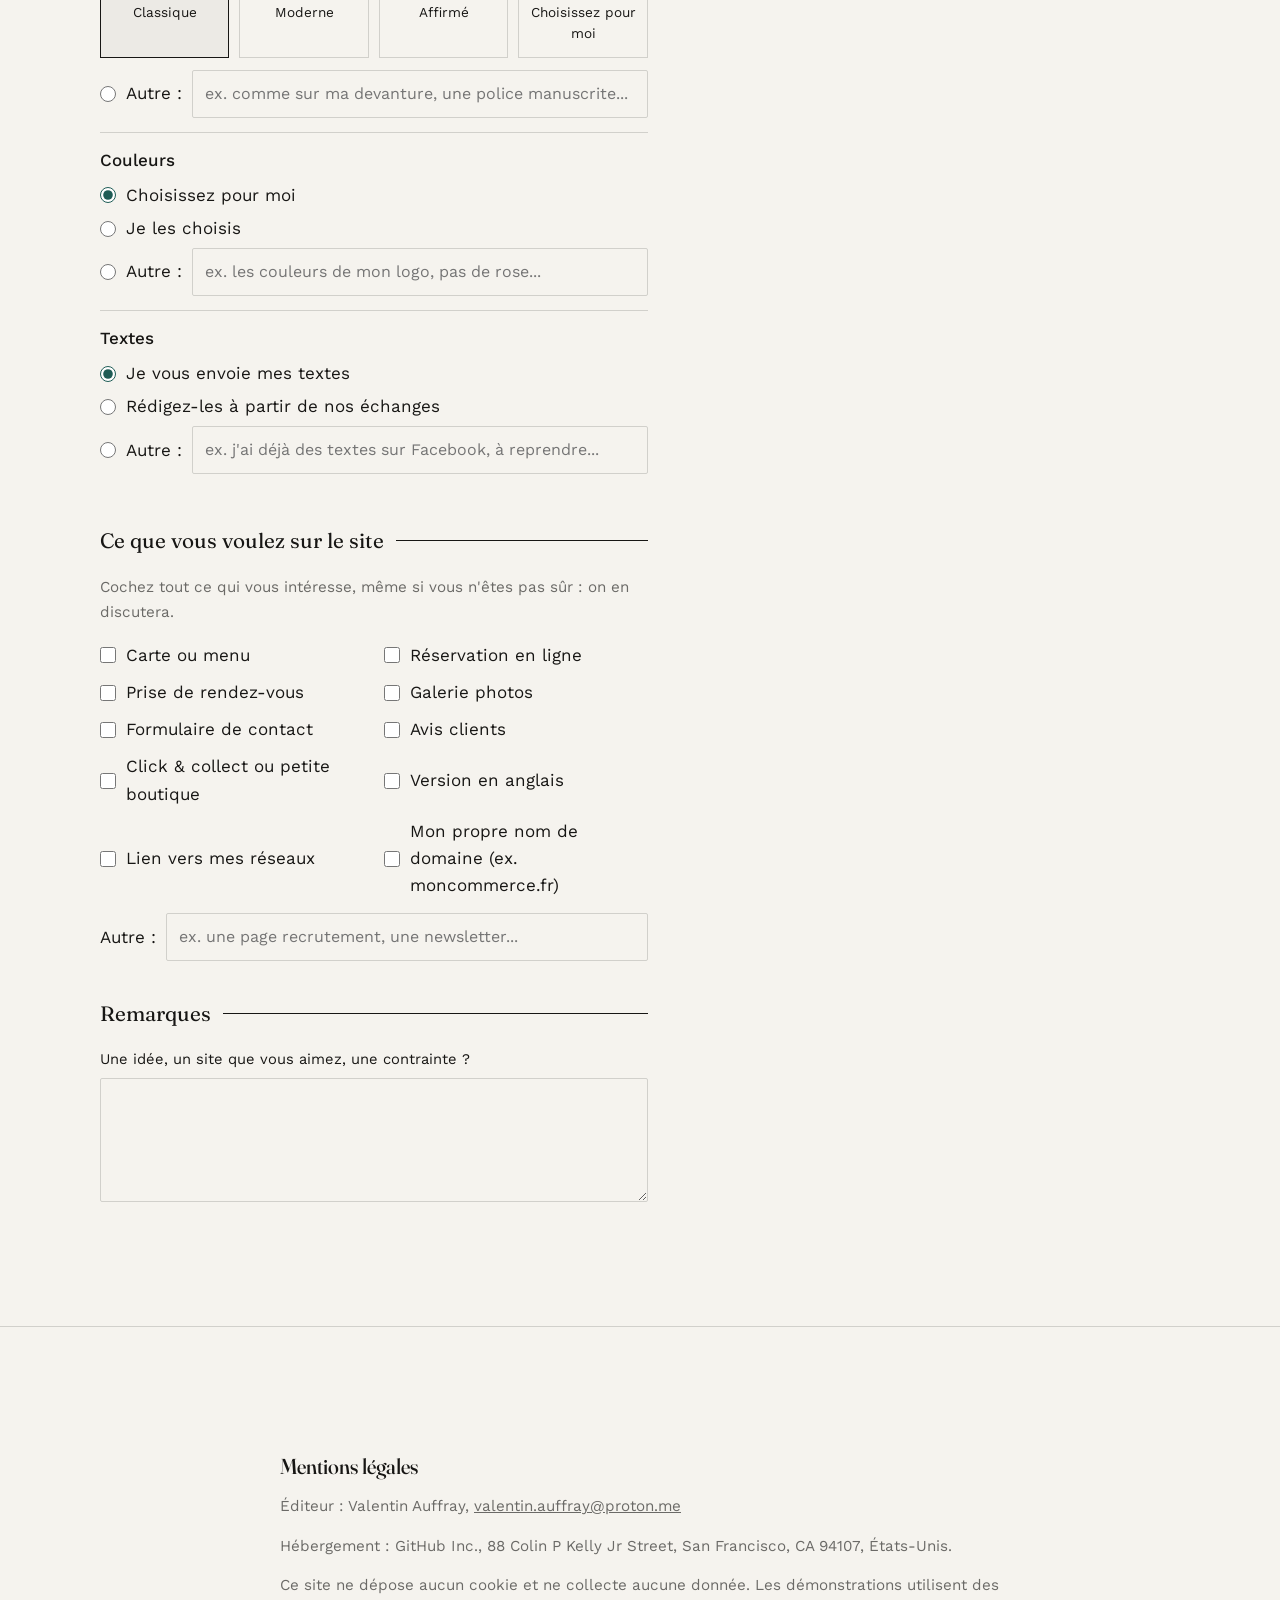
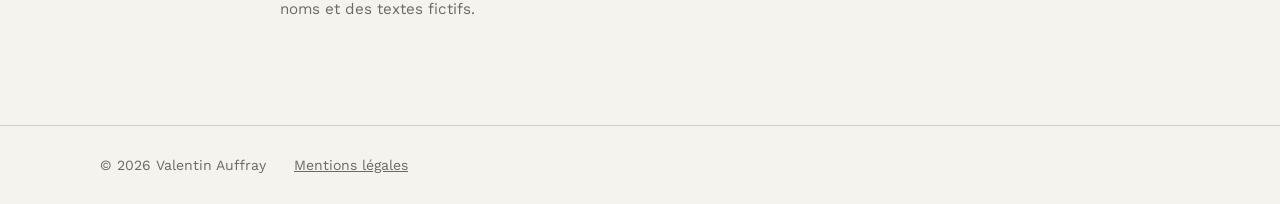
==== commit a67402cf: "feat: champs Autre et fonctionnalités souhaitées dans le formulaire" ====
--- a/index.html
+++ b/index.html
@@ -105,23 +105,31 @@
               <p class="element__nom">Logo</p>
               <label><input type="radio" name="logo" value="joint" checked> Je le joins au mail</label>
               <label><input type="radio" name="logo" value="aucun"> Je n'en ai pas : mettez simplement mon nom</label>
+              <label class="autre"><input type="radio" name="logo" value="autre"> Autre :
+                <input type="text" name="logo_autre" data-autre="logo" placeholder="ex. il faudrait le moderniser, il est sur ma carte de visite..."></label>
             </div>
 
             <div class="element">
               <p class="element__nom">Photos</p>
               <label><input type="radio" name="photos" value="joint" checked> Je joins quelques photos (boutique, produits, réalisations)</label>
               <label><input type="radio" name="photos" value="libre"> Choisissez des photos libres de droits</label>
+              <label class="autre"><input type="radio" name="photos" value="autre"> Autre :
+                <input type="text" name="photos_autre" data-autre="photos" placeholder="ex. un mélange des deux, je veux un shooting photo..."></label>
             </div>
 
             <div class="element">
               <p class="element__nom">Style d'écriture</p>
               <div class="polices" id="choix-police"></div>
+              <label class="autre"><input type="radio" name="police" value="autre"> Autre :
+                <input type="text" name="police_autre" data-autre="police" placeholder="ex. comme sur ma devanture, une police manuscrite..."></label>
             </div>
 
             <div class="element">
               <p class="element__nom">Couleurs</p>
               <label><input type="radio" name="couleurs" value="libre" checked> Choisissez pour moi</label>
               <label><input type="radio" name="couleurs" value="choisi"> Je les choisis</label>
+              <label class="autre"><input type="radio" name="couleurs" value="autre"> Autre :
+                <input type="text" name="couleurs_autre" data-autre="couleurs" placeholder="ex. les couleurs de mon logo, pas de rose..."></label>
               <div class="couleurs" id="couleurs" hidden>
                 <label><input type="color" name="couleur1" value="#7a2e2a"> Couleur principale</label>
                 <label><input type="color" name="couleur2" value="#f4efe6"> Couleur de fond</label>
@@ -132,7 +140,17 @@
               <p class="element__nom">Textes</p>
               <label><input type="radio" name="textes" value="joint" checked> Je vous envoie mes textes</label>
               <label><input type="radio" name="textes" value="libre"> Rédigez-les à partir de nos échanges</label>
+              <label class="autre"><input type="radio" name="textes" value="autre"> Autre :
+                <input type="text" name="textes_autre" data-autre="textes" placeholder="ex. j'ai déjà des textes sur Facebook, à reprendre..."></label>
             </div>
+          </fieldset>
+
+          <fieldset>
+            <legend>Ce que vous voulez sur le site</legend>
+            <p class="aide">Cochez tout ce qui vous intéresse, même si vous n'êtes pas sûr : on en discutera.</p>
+            <div class="options" id="options"></div>
+            <label class="autre autre--seul">Autre :
+              <input type="text" name="options_autre" placeholder="ex. une page recrutement, une newsletter..."></label>
           </fieldset>
 
           <fieldset>
--- a/vitrine.css
+++ b/vitrine.css
@@ -171,6 +171,50 @@
   cursor: pointer;
 }
 
+.autre {
+  flex-wrap: wrap;
+}
+
+.autre input[type="text"] {
+  flex: 1;
+  min-width: 180px;
+  padding: 6px 10px;
+  font-size: 0.95rem;
+}
+
+.choix .autre {
+  grid-column: 1 / -1;
+}
+
+.autre--seul {
+  display: flex;
+  align-items: center;
+  gap: 10px;
+  margin-top: 14px;
+}
+
+.element .autre {
+  margin-top: 6px;
+}
+
+.polices + .autre {
+  margin-top: 12px;
+}
+
+.options {
+  display: grid;
+  grid-template-columns: 1fr 1fr;
+  gap: 10px 20px;
+}
+
+.demande input[type="checkbox"] {
+  accent-color: var(--accent);
+  width: 16px;
+  height: 16px;
+  margin: 0;
+  flex-shrink: 0;
+}
+
 .element {
   padding: 14px 0;
   border-bottom: 1px solid var(--ligne);
@@ -318,7 +362,8 @@
 @media (max-width: 640px) {
   .modeles,
   .champs,
-  .choix {
+  .choix,
+  .options {
     grid-template-columns: 1fr;
   }
 
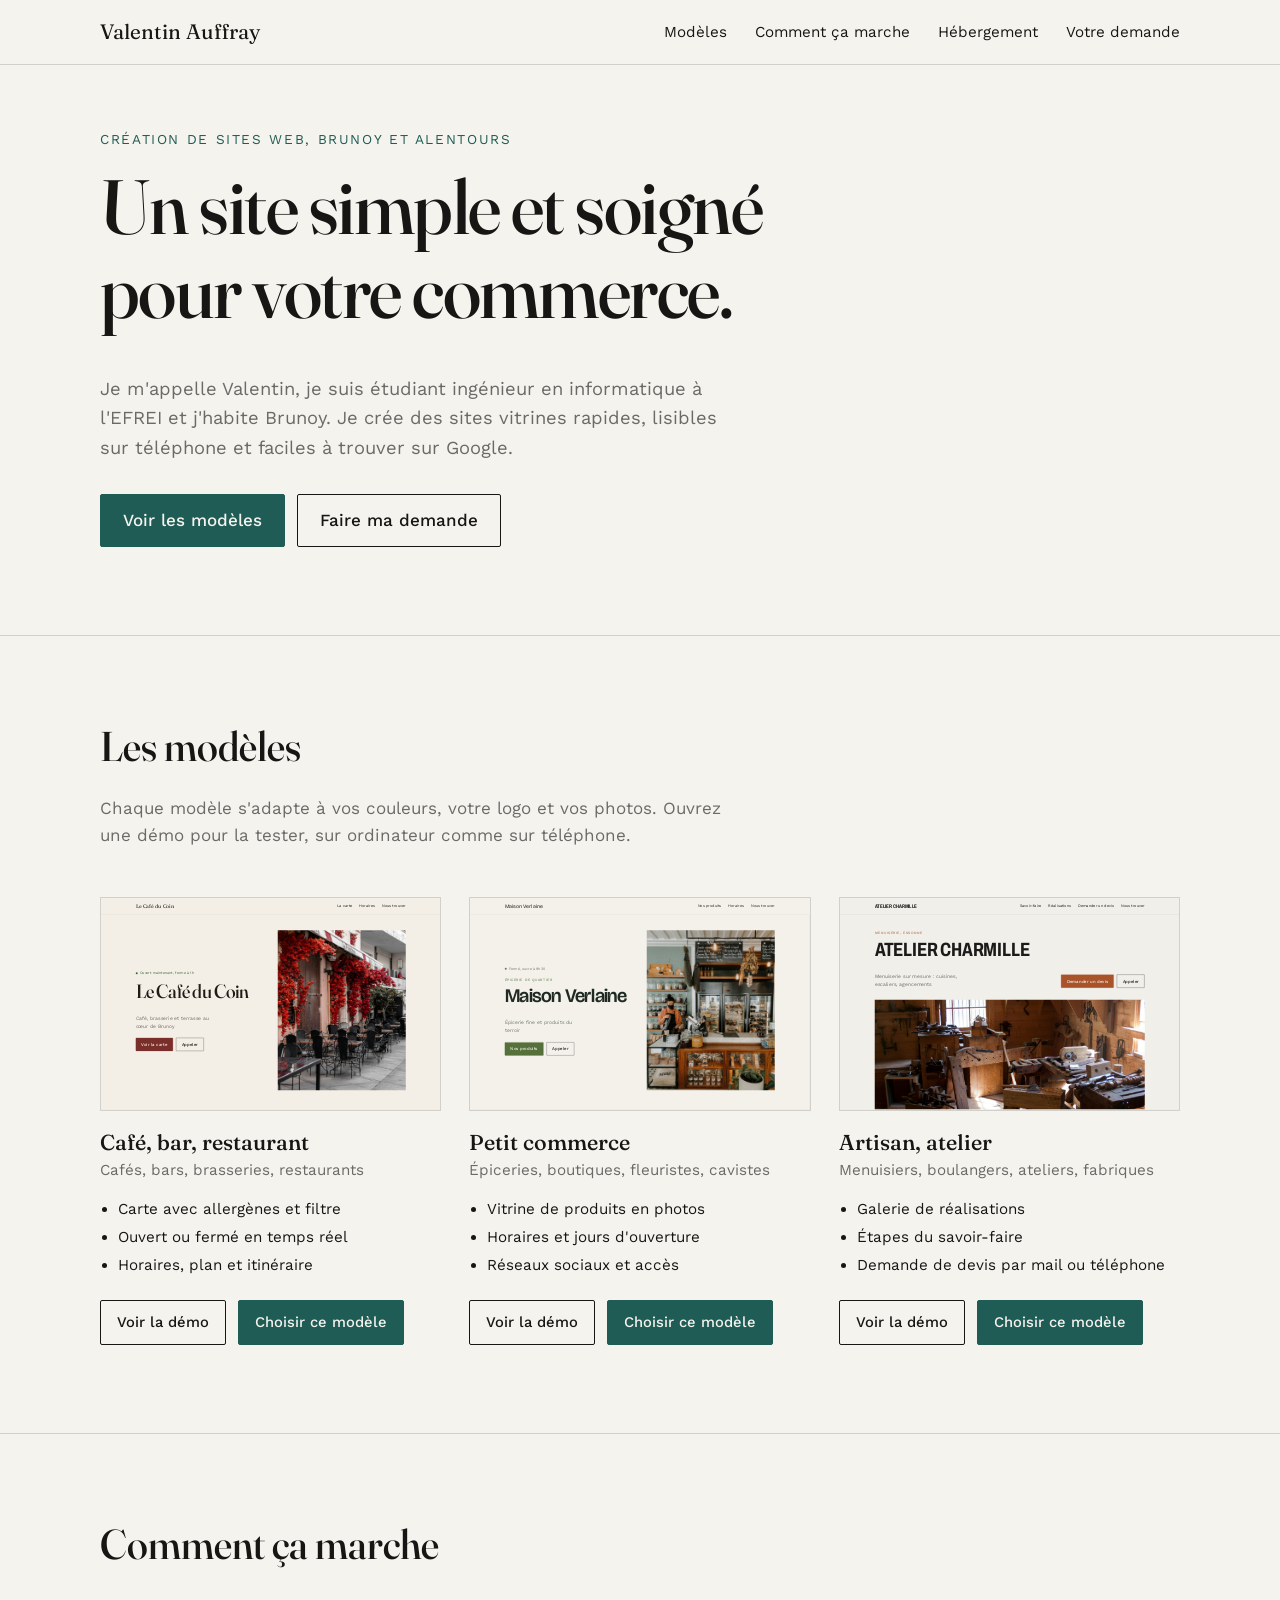
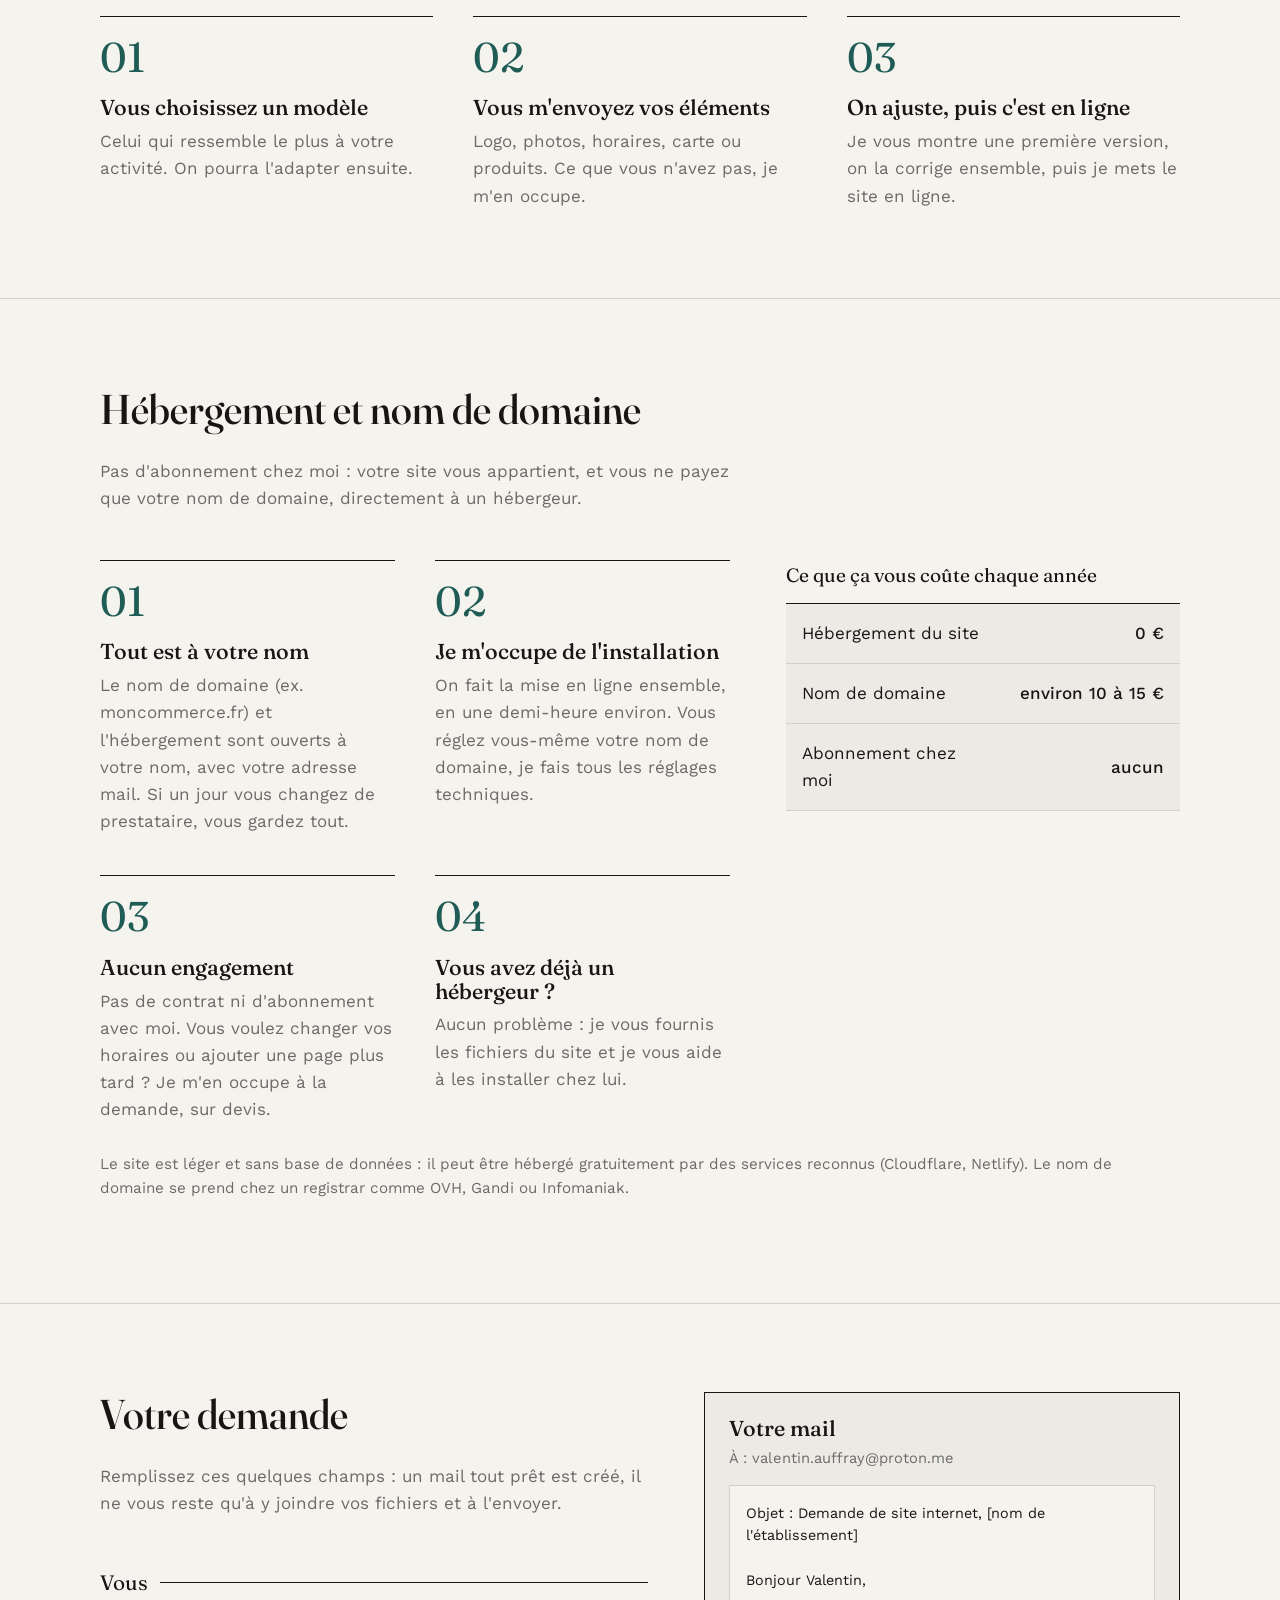
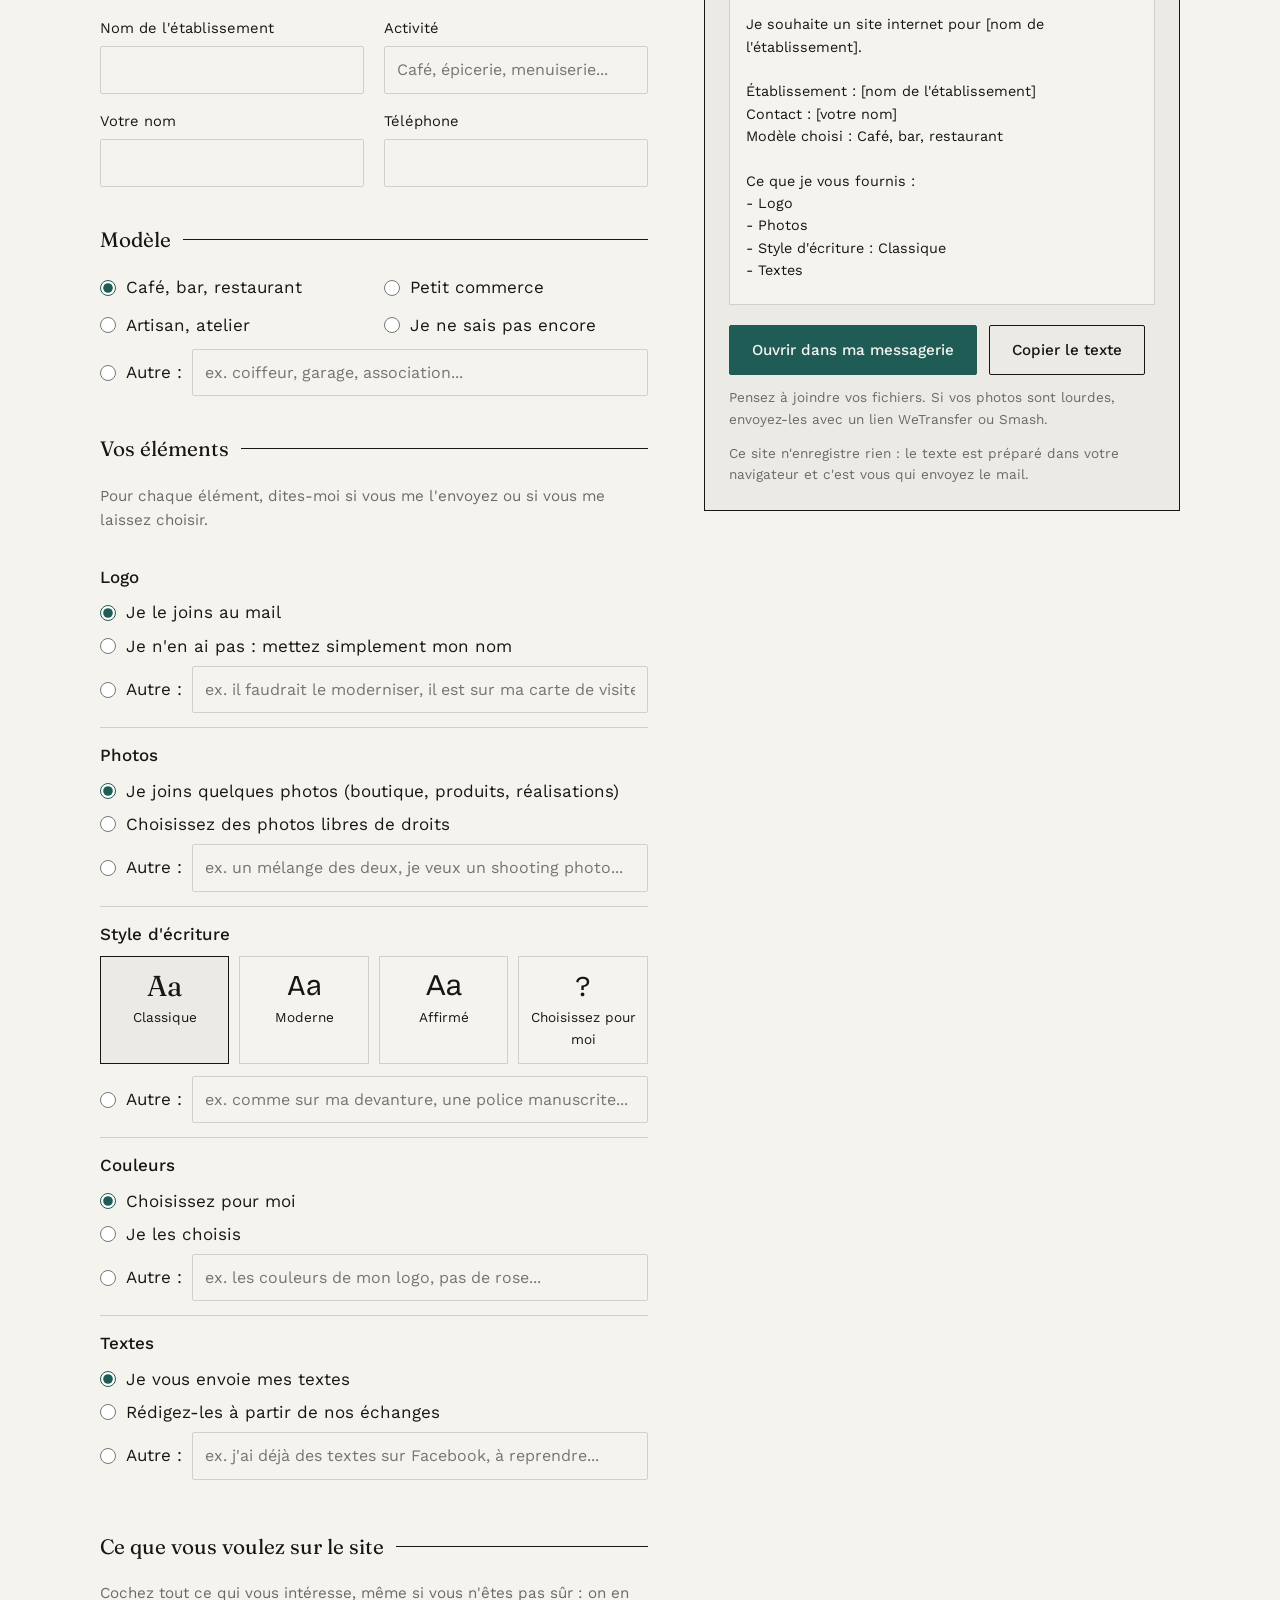
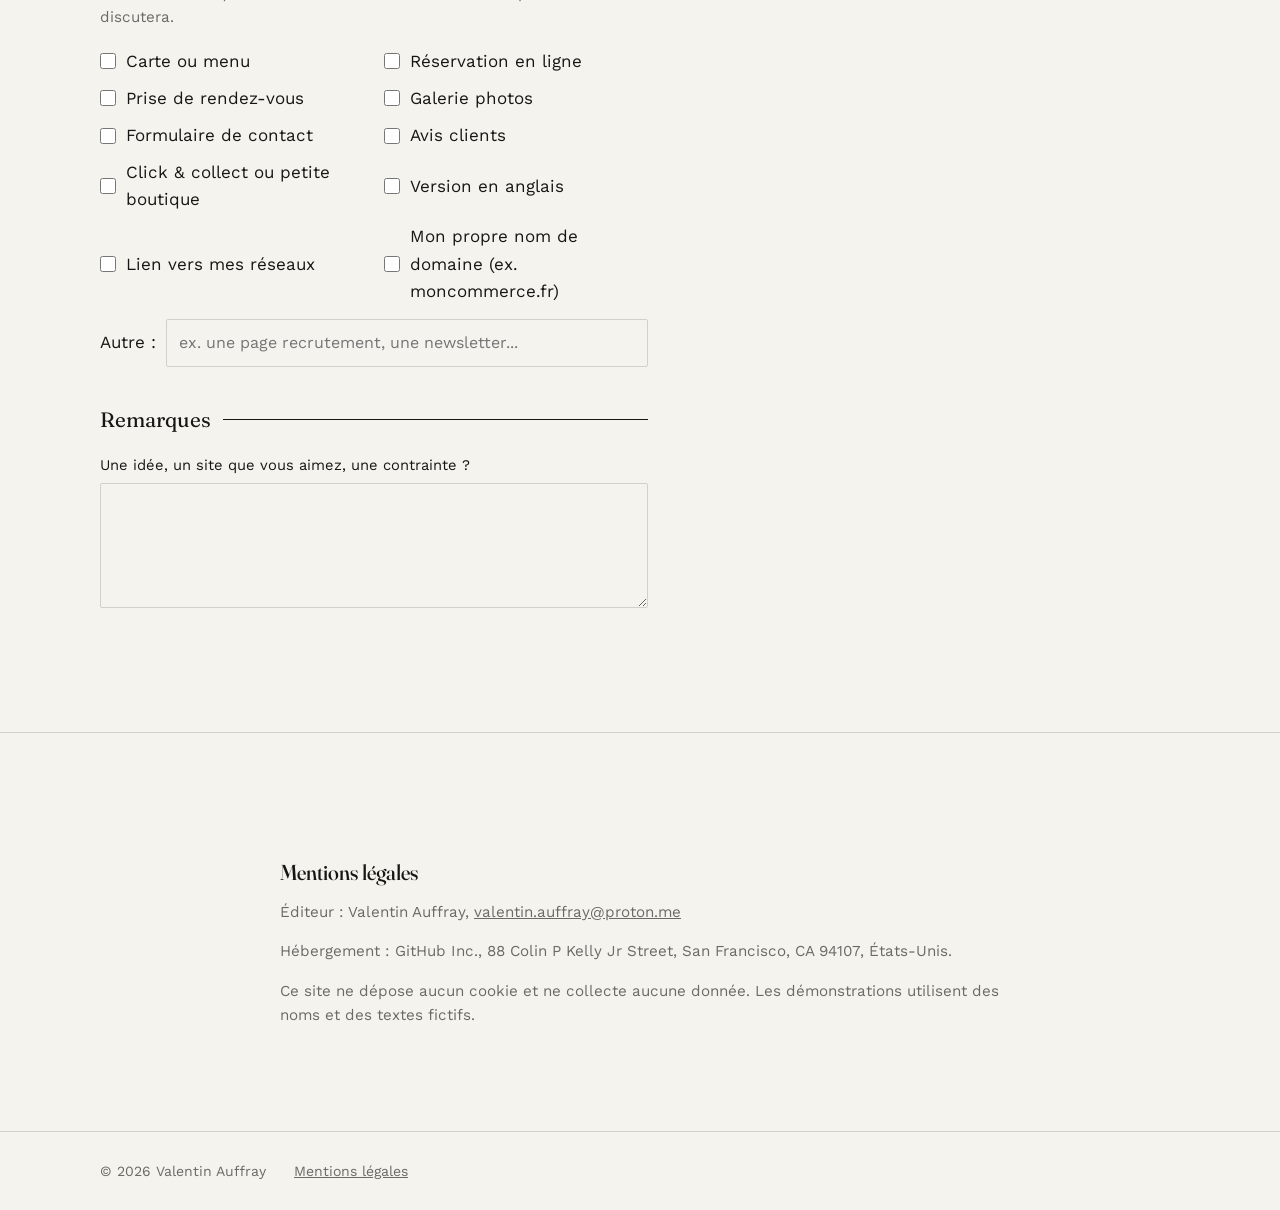
==== commit e301280e: "feat: section hébergement et nom de domaine" ====
--- a/index.html
+++ b/index.html
@@ -18,6 +18,7 @@
       <nav class="entete__nav" aria-label="Navigation principale">
         <a href="#modeles">Modèles</a>
         <a href="#etapes">Comment ça marche</a>
+        <a href="#hebergement">Hébergement</a>
         <a href="#demande">Votre demande</a>
       </nav>
     </div>
@@ -74,6 +75,48 @@
       </div>
     </section>
 
+    <section class="section" id="hebergement" aria-labelledby="titre-hebergement">
+      <div class="conteneur">
+        <div class="section__entete">
+          <h2 id="titre-hebergement">Hébergement et nom de domaine</h2>
+          <p>Pas d'abonnement chez moi : votre site vous appartient, et vous ne payez que votre nom de domaine, directement à un hébergeur.</p>
+        </div>
+        <div class="hebergement">
+          <ol class="etapes etapes--deux">
+            <li class="etape">
+              <span class="etape__numero">01</span>
+              <h3>Tout est à votre nom</h3>
+              <p>Le nom de domaine (ex. moncommerce.fr) et l'hébergement sont ouverts à votre nom, avec votre adresse mail. Si un jour vous changez de prestataire, vous gardez tout.</p>
+            </li>
+            <li class="etape">
+              <span class="etape__numero">02</span>
+              <h3>Je m'occupe de l'installation</h3>
+              <p>On fait la mise en ligne ensemble, en une demi-heure environ. Vous réglez vous-même votre nom de domaine, je fais tous les réglages techniques.</p>
+            </li>
+            <li class="etape">
+              <span class="etape__numero">03</span>
+              <h3>Aucun engagement</h3>
+              <p>Pas de contrat ni d'abonnement avec moi. Vous voulez changer vos horaires ou ajouter une page plus tard ? Je m'en occupe à la demande, sur devis.</p>
+            </li>
+            <li class="etape">
+              <span class="etape__numero">04</span>
+              <h3>Vous avez déjà un hébergeur&nbsp;?</h3>
+              <p>Aucun problème : je vous fournis les fichiers du site et je vous aide à les installer chez lui.</p>
+            </li>
+          </ol>
+          <table class="couts">
+            <caption>Ce que ça vous coûte chaque année</caption>
+            <tbody>
+              <tr><th scope="row">Hébergement du site</th><td>0 €</td></tr>
+              <tr><th scope="row">Nom de domaine</th><td>environ 10 à 15 €</td></tr>
+              <tr><th scope="row">Abonnement chez moi</th><td>aucun</td></tr>
+            </tbody>
+          </table>
+        </div>
+        <p class="note">Le site est léger et sans base de données : il peut être hébergé gratuitement par des services reconnus (Cloudflare, Netlify). Le nom de domaine se prend chez un registrar comme OVH, Gandi ou Infomaniak.</p>
+      </div>
+    </section>
+
     <section class="section" id="demande" aria-labelledby="titre-demande">
       <div class="conteneur demande__grille">
         <form class="demande" id="formulaire" novalidate>
--- a/vitrine.css
+++ b/vitrine.css
@@ -88,6 +88,50 @@
   font-size: 0.92rem;
   font-family: inherit;
   cursor: pointer;
+}
+
+/* Hébergement */
+
+.hebergement {
+  display: grid;
+  grid-template-columns: 1.6fr 1fr;
+  gap: 56px;
+  align-items: start;
+}
+
+.etapes--deux {
+  grid-template-columns: 1fr 1fr;
+}
+
+.couts {
+  width: 100%;
+  border-collapse: collapse;
+  background: var(--surface);
+}
+
+.couts caption {
+  text-align: left;
+  font-family: var(--titre);
+  font-size: 1.2rem;
+  padding-bottom: 12px;
+}
+
+.couts tbody {
+  border-top: 1px solid var(--texte);
+}
+
+.couts th,
+.couts td {
+  padding: 16px;
+  border-bottom: 1px solid var(--ligne);
+  text-align: left;
+  font-weight: 400;
+}
+
+.couts td {
+  text-align: right;
+  font-weight: 500;
+  white-space: nowrap;
 }
 
 /* Formulaire de demande */
@@ -350,7 +394,8 @@
     grid-template-columns: 1fr 1fr;
   }
 
-  .demande__grille {
+  .demande__grille,
+  .hebergement {
     grid-template-columns: 1fr;
   }
 
@@ -363,7 +408,8 @@
   .modeles,
   .champs,
   .choix,
-  .options {
+  .options,
+  .etapes--deux {
     grid-template-columns: 1fr;
   }
 
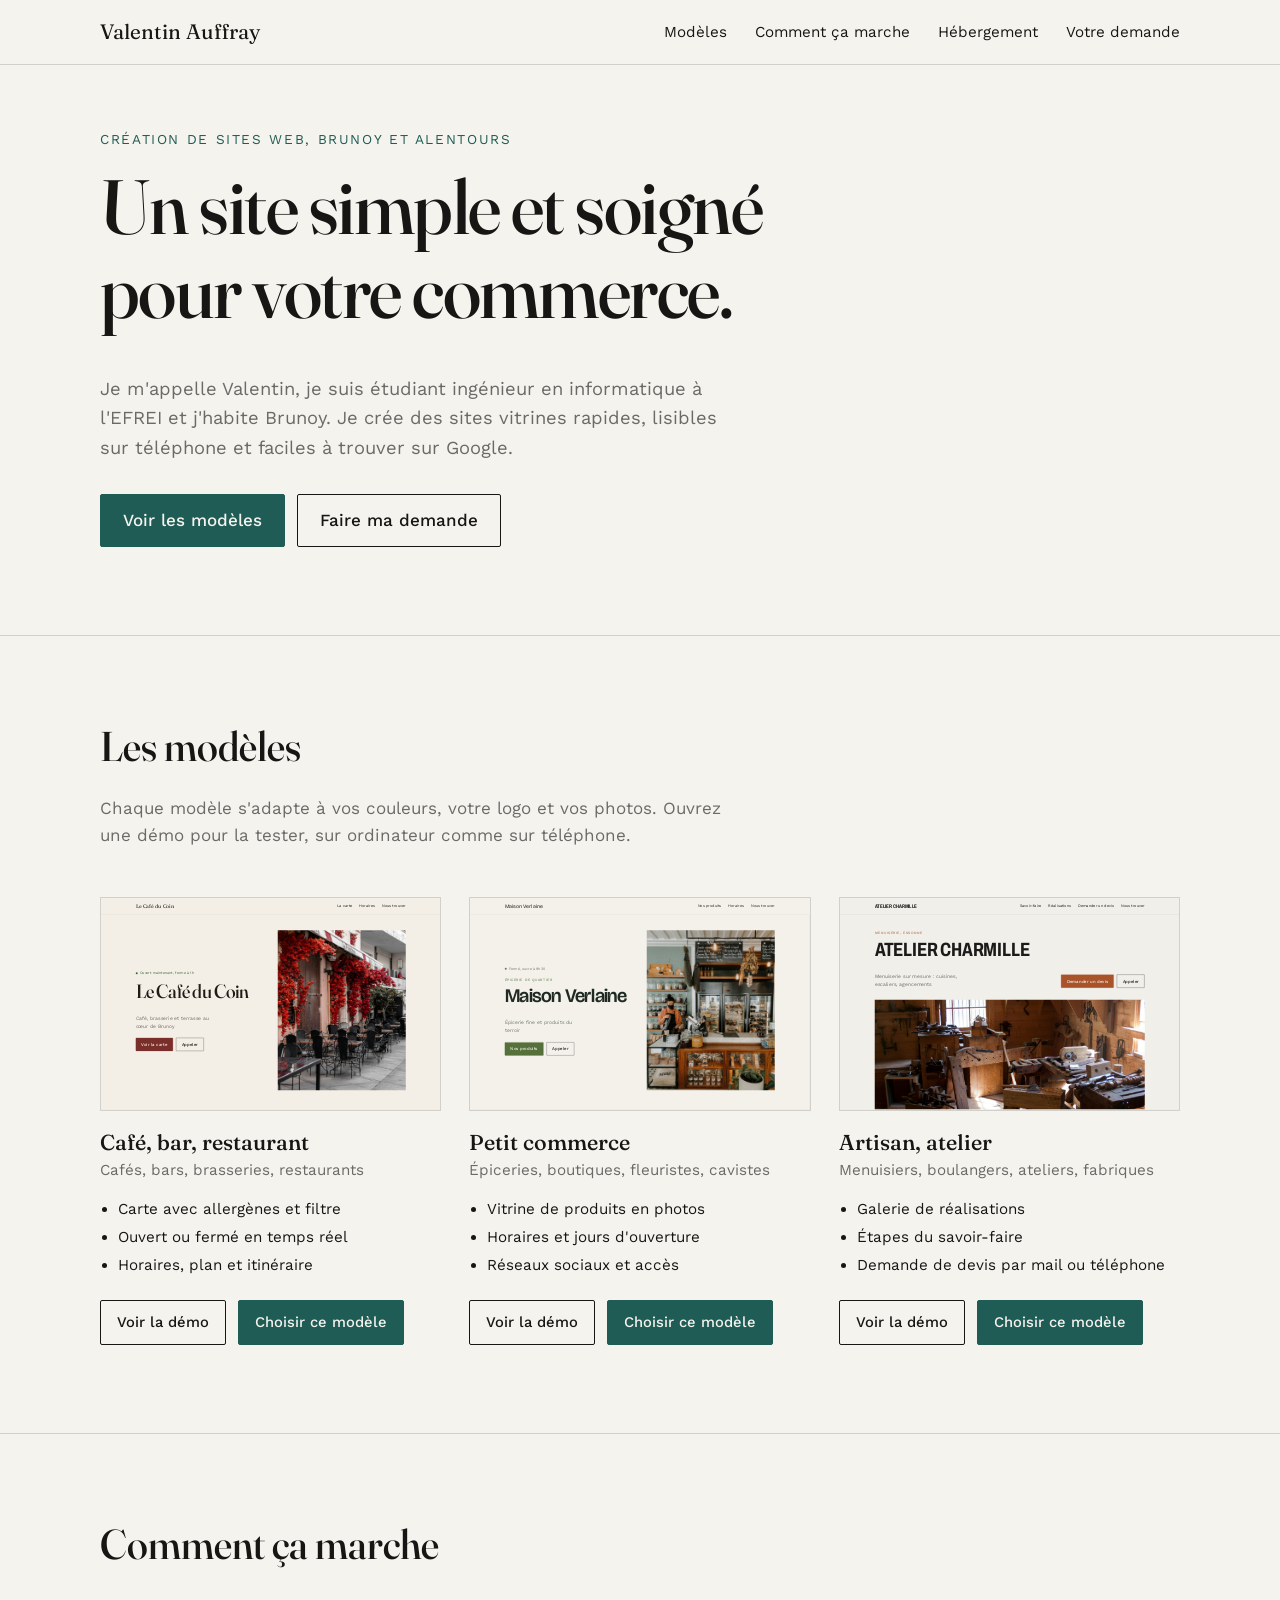
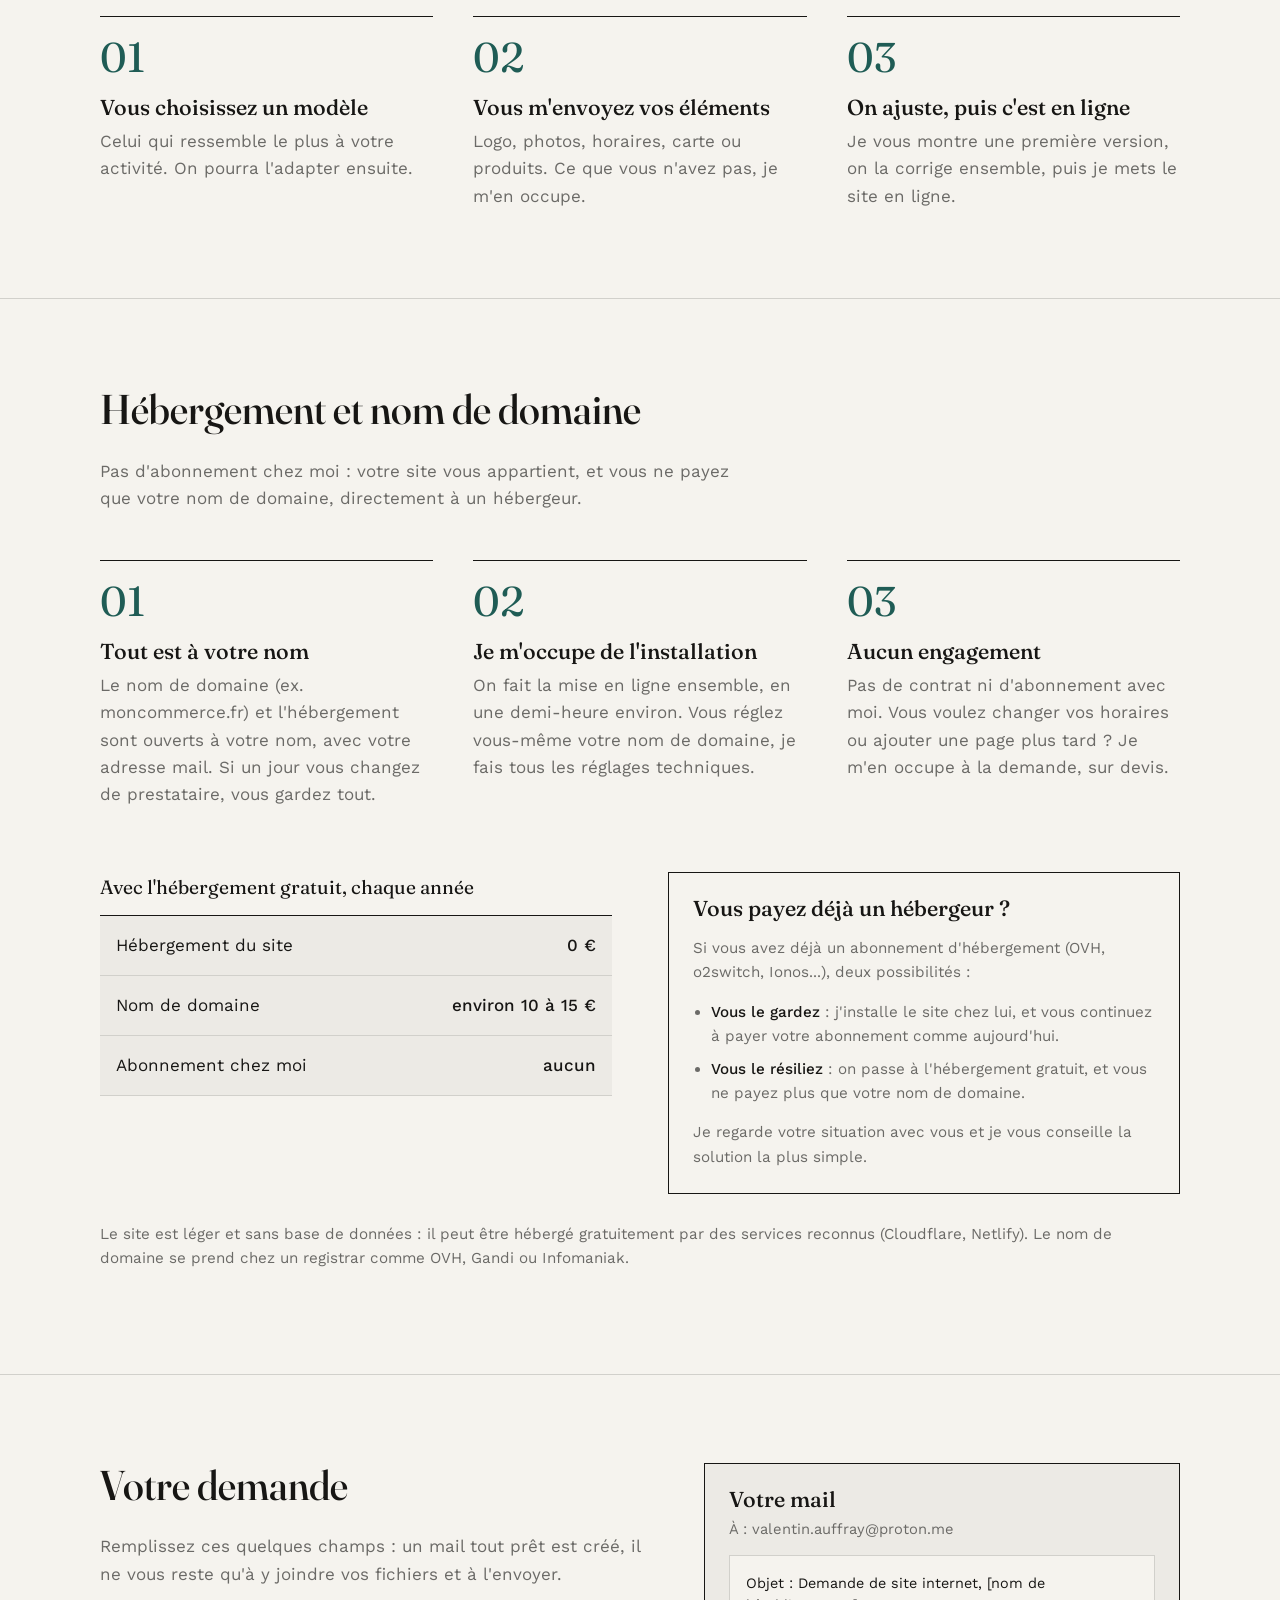
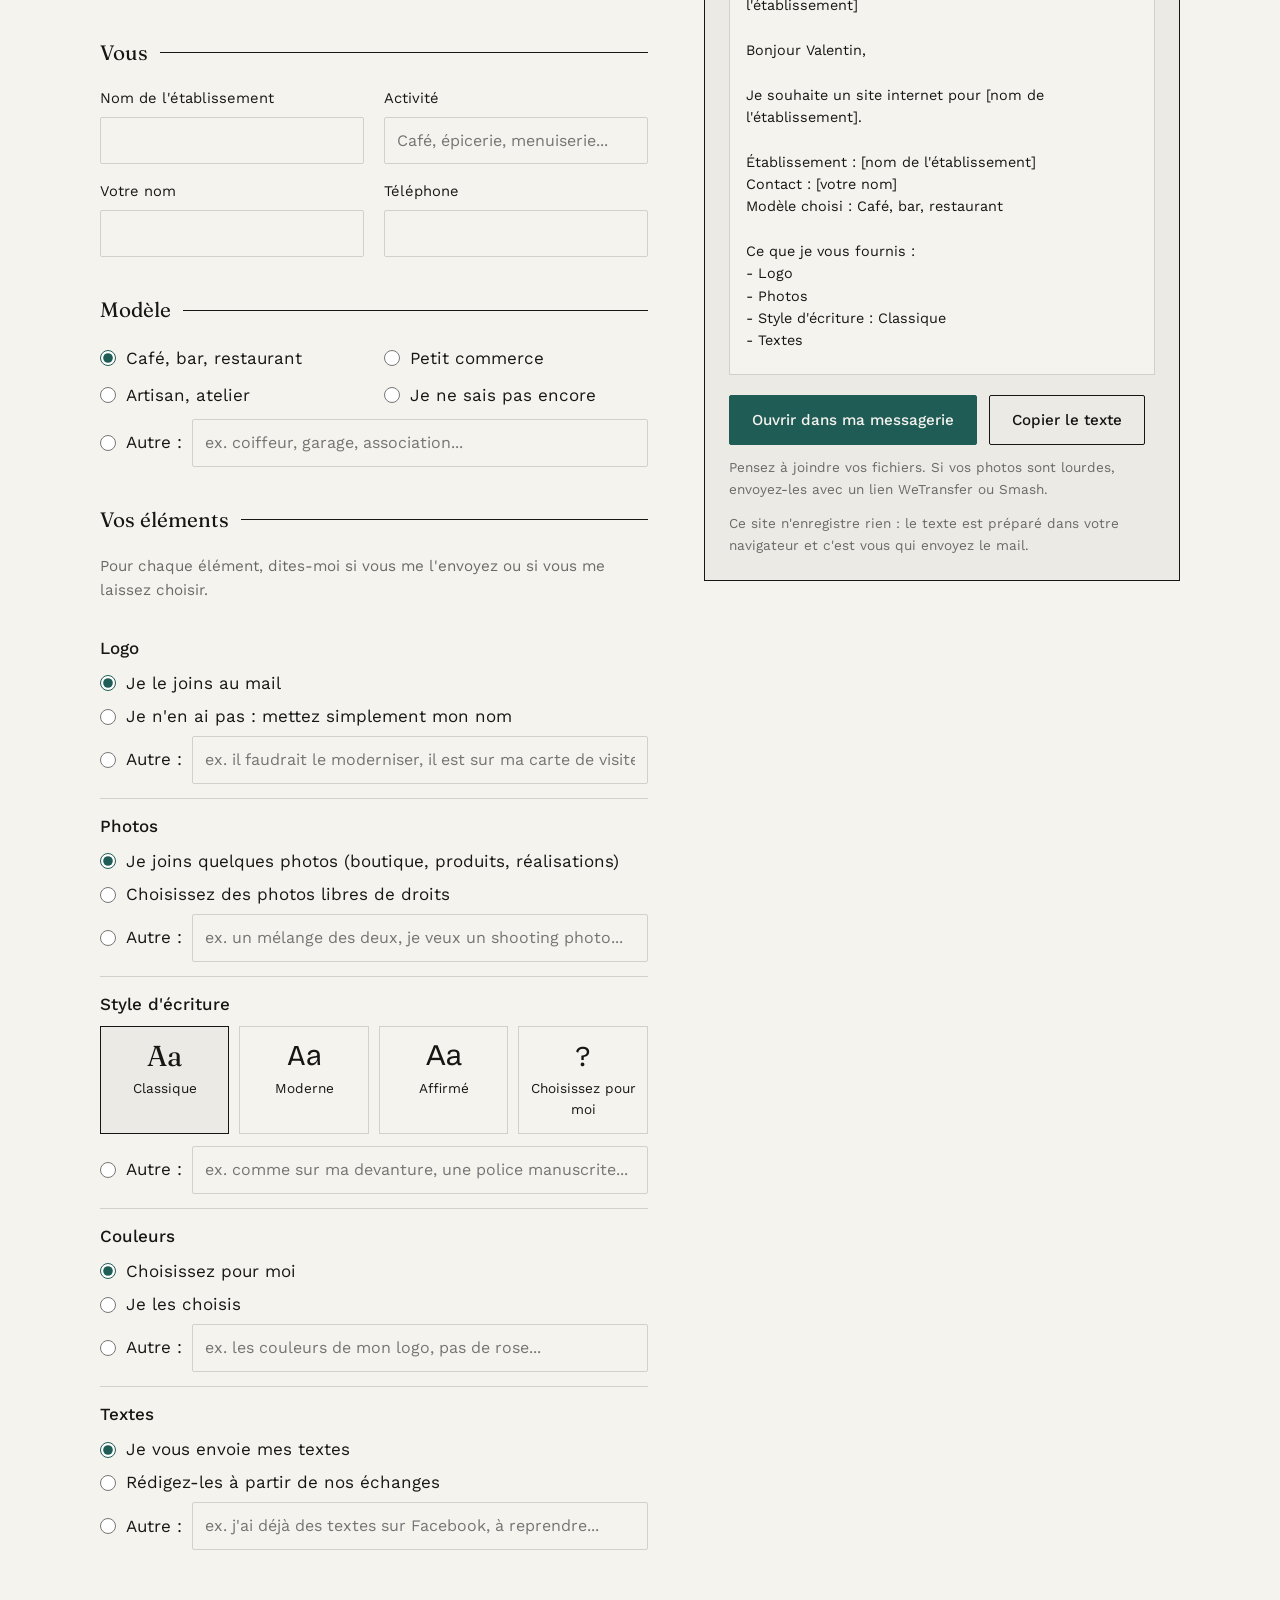
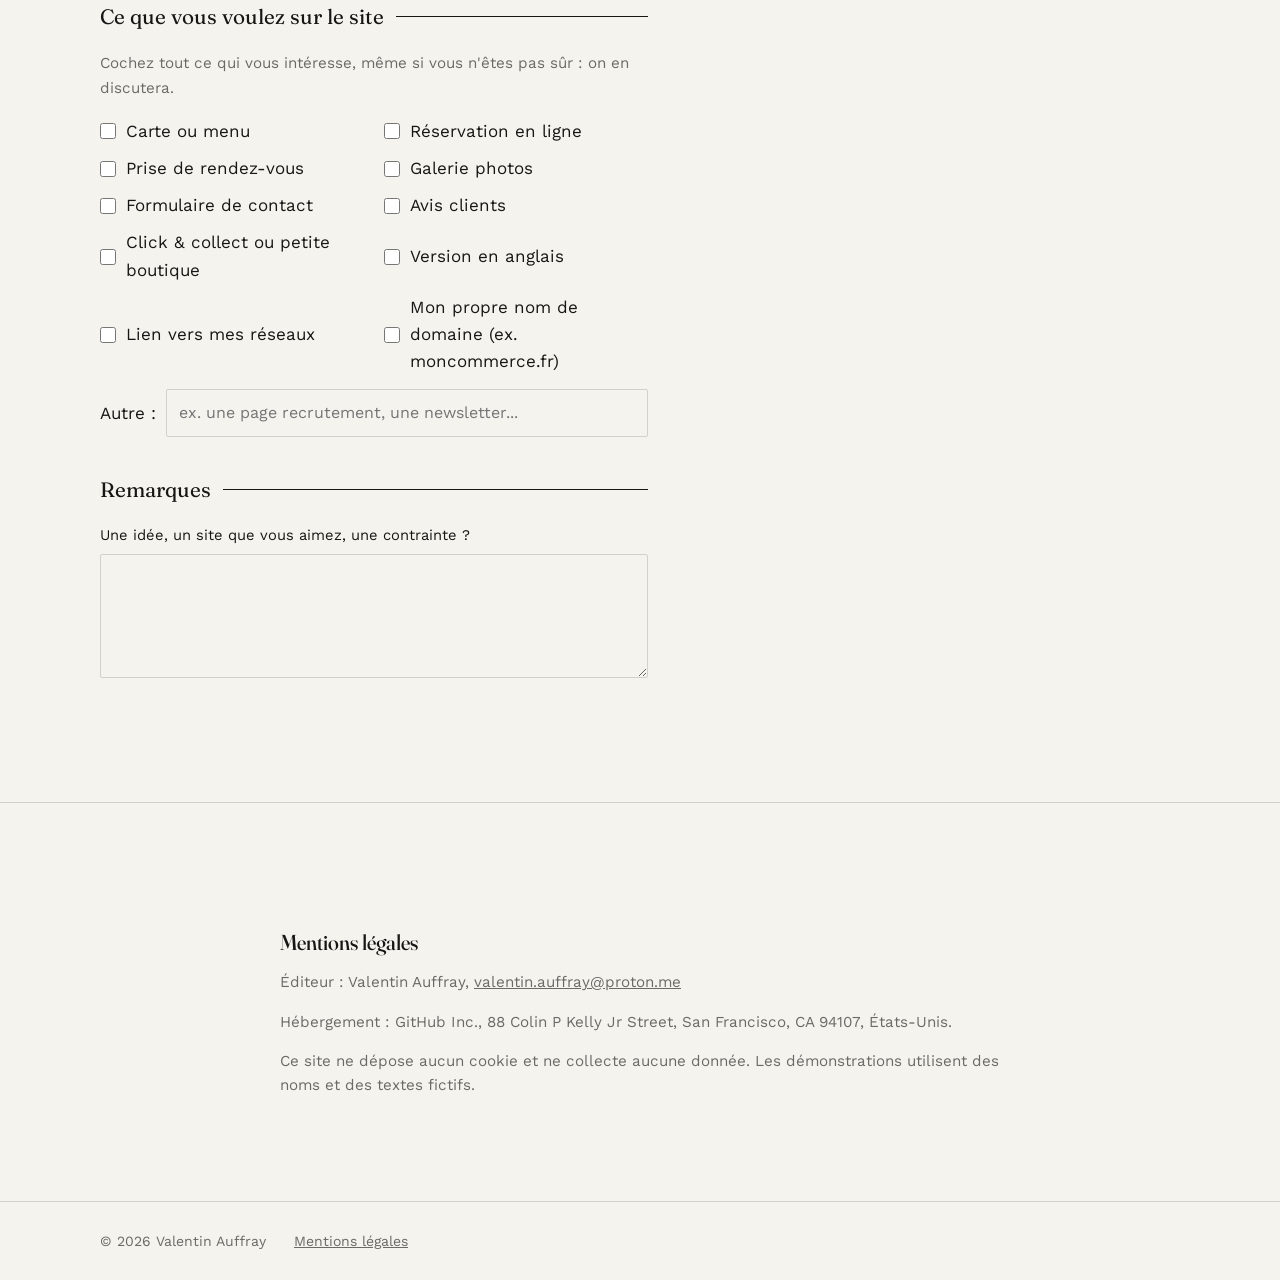
==== commit 19f01729: "fix: cas de l'hébergeur existant expliqué à part" ====
--- a/index.html
+++ b/index.html
@@ -81,37 +81,42 @@
           <h2 id="titre-hebergement">Hébergement et nom de domaine</h2>
           <p>Pas d'abonnement chez moi : votre site vous appartient, et vous ne payez que votre nom de domaine, directement à un hébergeur.</p>
         </div>
+        <ol class="etapes">
+          <li class="etape">
+            <span class="etape__numero">01</span>
+            <h3>Tout est à votre nom</h3>
+            <p>Le nom de domaine (ex. moncommerce.fr) et l'hébergement sont ouverts à votre nom, avec votre adresse mail. Si un jour vous changez de prestataire, vous gardez tout.</p>
+          </li>
+          <li class="etape">
+            <span class="etape__numero">02</span>
+            <h3>Je m'occupe de l'installation</h3>
+            <p>On fait la mise en ligne ensemble, en une demi-heure environ. Vous réglez vous-même votre nom de domaine, je fais tous les réglages techniques.</p>
+          </li>
+          <li class="etape">
+            <span class="etape__numero">03</span>
+            <h3>Aucun engagement</h3>
+            <p>Pas de contrat ni d'abonnement avec moi. Vous voulez changer vos horaires ou ajouter une page plus tard ? Je m'en occupe à la demande, sur devis.</p>
+          </li>
+        </ol>
+
         <div class="hebergement">
-          <ol class="etapes etapes--deux">
-            <li class="etape">
-              <span class="etape__numero">01</span>
-              <h3>Tout est à votre nom</h3>
-              <p>Le nom de domaine (ex. moncommerce.fr) et l'hébergement sont ouverts à votre nom, avec votre adresse mail. Si un jour vous changez de prestataire, vous gardez tout.</p>
-            </li>
-            <li class="etape">
-              <span class="etape__numero">02</span>
-              <h3>Je m'occupe de l'installation</h3>
-              <p>On fait la mise en ligne ensemble, en une demi-heure environ. Vous réglez vous-même votre nom de domaine, je fais tous les réglages techniques.</p>
-            </li>
-            <li class="etape">
-              <span class="etape__numero">03</span>
-              <h3>Aucun engagement</h3>
-              <p>Pas de contrat ni d'abonnement avec moi. Vous voulez changer vos horaires ou ajouter une page plus tard ? Je m'en occupe à la demande, sur devis.</p>
-            </li>
-            <li class="etape">
-              <span class="etape__numero">04</span>
-              <h3>Vous avez déjà un hébergeur&nbsp;?</h3>
-              <p>Aucun problème : je vous fournis les fichiers du site et je vous aide à les installer chez lui.</p>
-            </li>
-          </ol>
           <table class="couts">
-            <caption>Ce que ça vous coûte chaque année</caption>
+            <caption>Avec l'hébergement gratuit, chaque année</caption>
             <tbody>
               <tr><th scope="row">Hébergement du site</th><td>0 €</td></tr>
               <tr><th scope="row">Nom de domaine</th><td>environ 10 à 15 €</td></tr>
               <tr><th scope="row">Abonnement chez moi</th><td>aucun</td></tr>
             </tbody>
           </table>
+          <div class="encadre">
+            <h3>Vous payez déjà un hébergeur&nbsp;?</h3>
+            <p>Si vous avez déjà un abonnement d'hébergement (OVH, o2switch, Ionos...), deux possibilités :</p>
+            <ul>
+              <li><strong>Vous le gardez</strong> : j'installe le site chez lui, et vous continuez à payer votre abonnement comme aujourd'hui.</li>
+              <li><strong>Vous le résiliez</strong> : on passe à l'hébergement gratuit, et vous ne payez plus que votre nom de domaine.</li>
+            </ul>
+            <p>Je regarde votre situation avec vous et je vous conseille la solution la plus simple.</p>
+          </div>
         </div>
         <p class="note">Le site est léger et sans base de données : il peut être hébergé gratuitement par des services reconnus (Cloudflare, Netlify). Le nom de domaine se prend chez un registrar comme OVH, Gandi ou Infomaniak.</p>
       </div>
--- a/vitrine.css
+++ b/vitrine.css
@@ -94,13 +94,43 @@
 
 .hebergement {
   display: grid;
-  grid-template-columns: 1.6fr 1fr;
+  grid-template-columns: 1fr 1fr;
   gap: 56px;
   align-items: start;
-}
-
-.etapes--deux {
-  grid-template-columns: 1fr 1fr;
+  margin-top: 64px;
+}
+
+.encadre {
+  border: 1px solid var(--texte);
+  padding: 24px;
+}
+
+.encadre h3 {
+  margin-bottom: 10px;
+}
+
+.encadre p,
+.encadre li {
+  color: var(--doux);
+  font-size: 0.95rem;
+}
+
+.encadre ul {
+  padding-left: 18px;
+  margin: 0 0 12px;
+}
+
+.encadre li + li {
+  margin-top: 8px;
+}
+
+.encadre strong {
+  color: var(--texte);
+  font-weight: 500;
+}
+
+.encadre p:last-child {
+  margin-bottom: 0;
 }
 
 .couts {
@@ -408,8 +438,7 @@
   .modeles,
   .champs,
   .choix,
-  .options,
-  .etapes--deux {
+  .options {
     grid-template-columns: 1fr;
   }
 
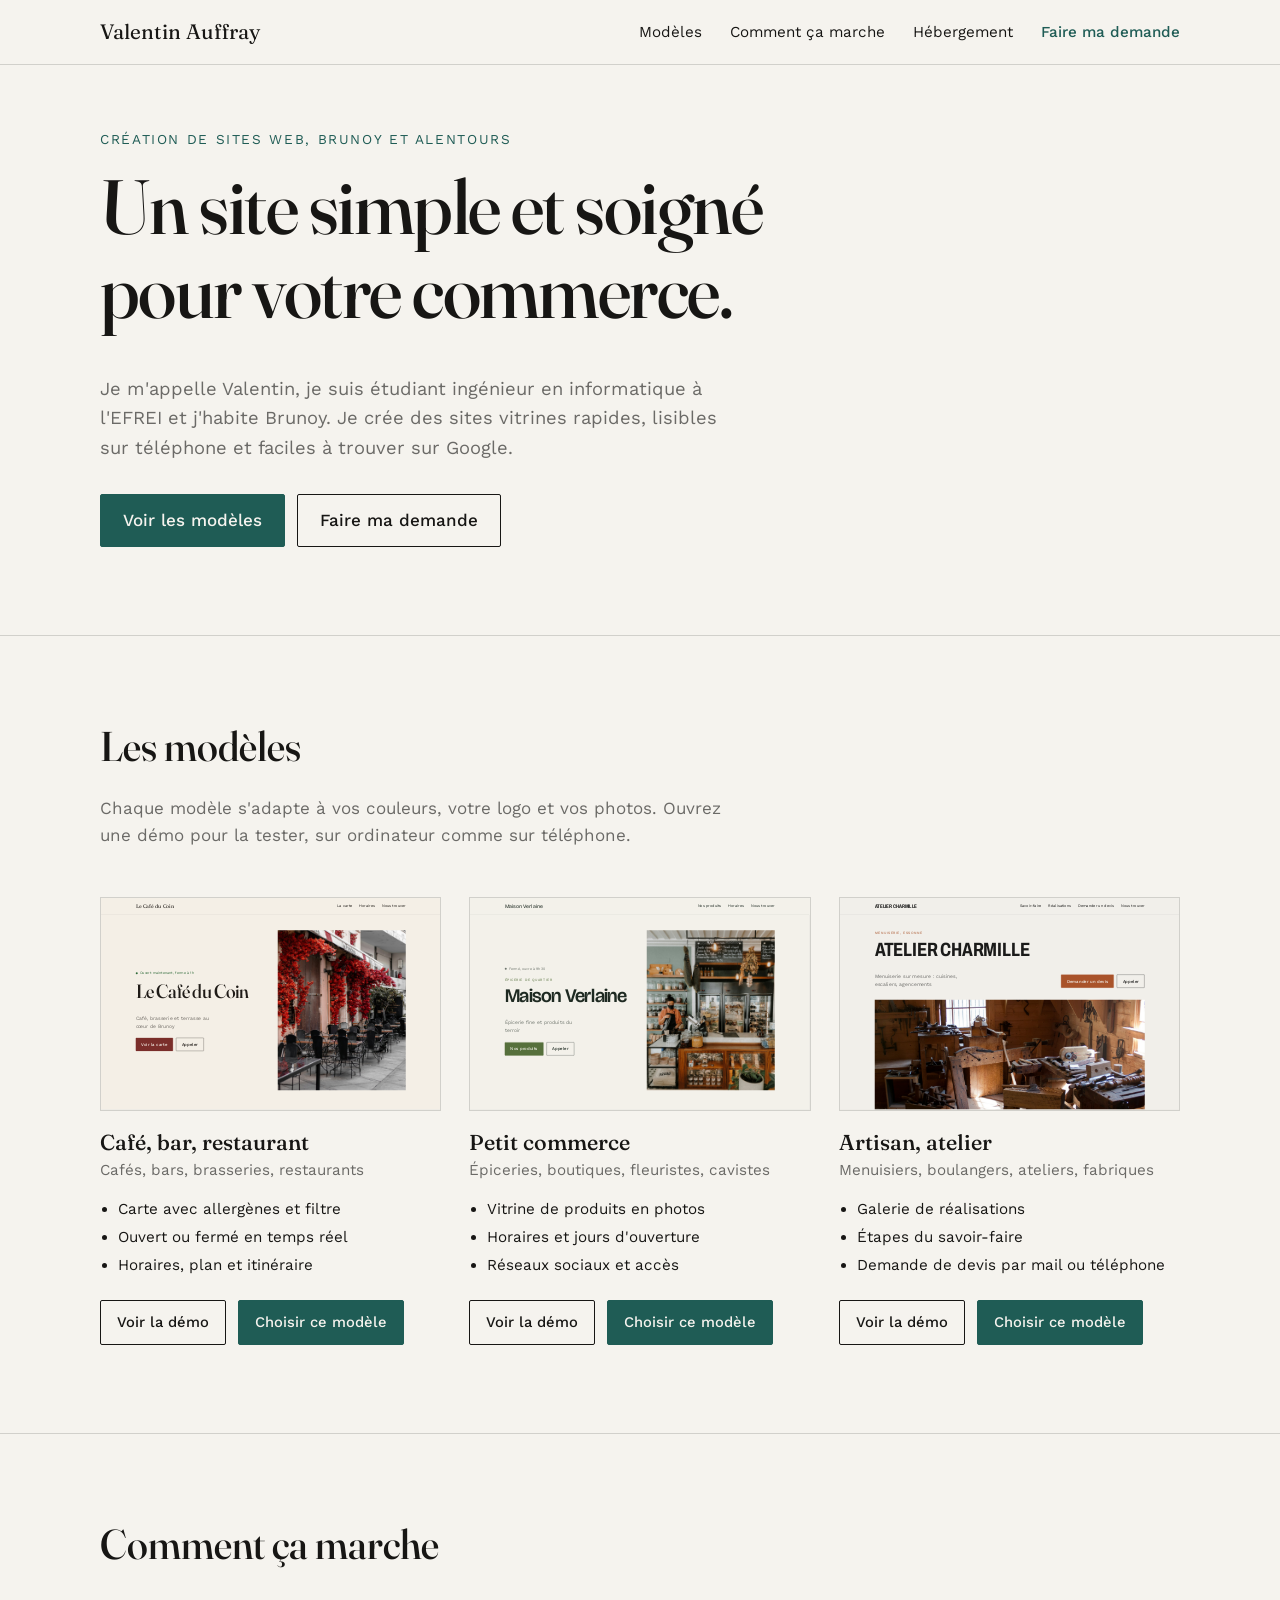
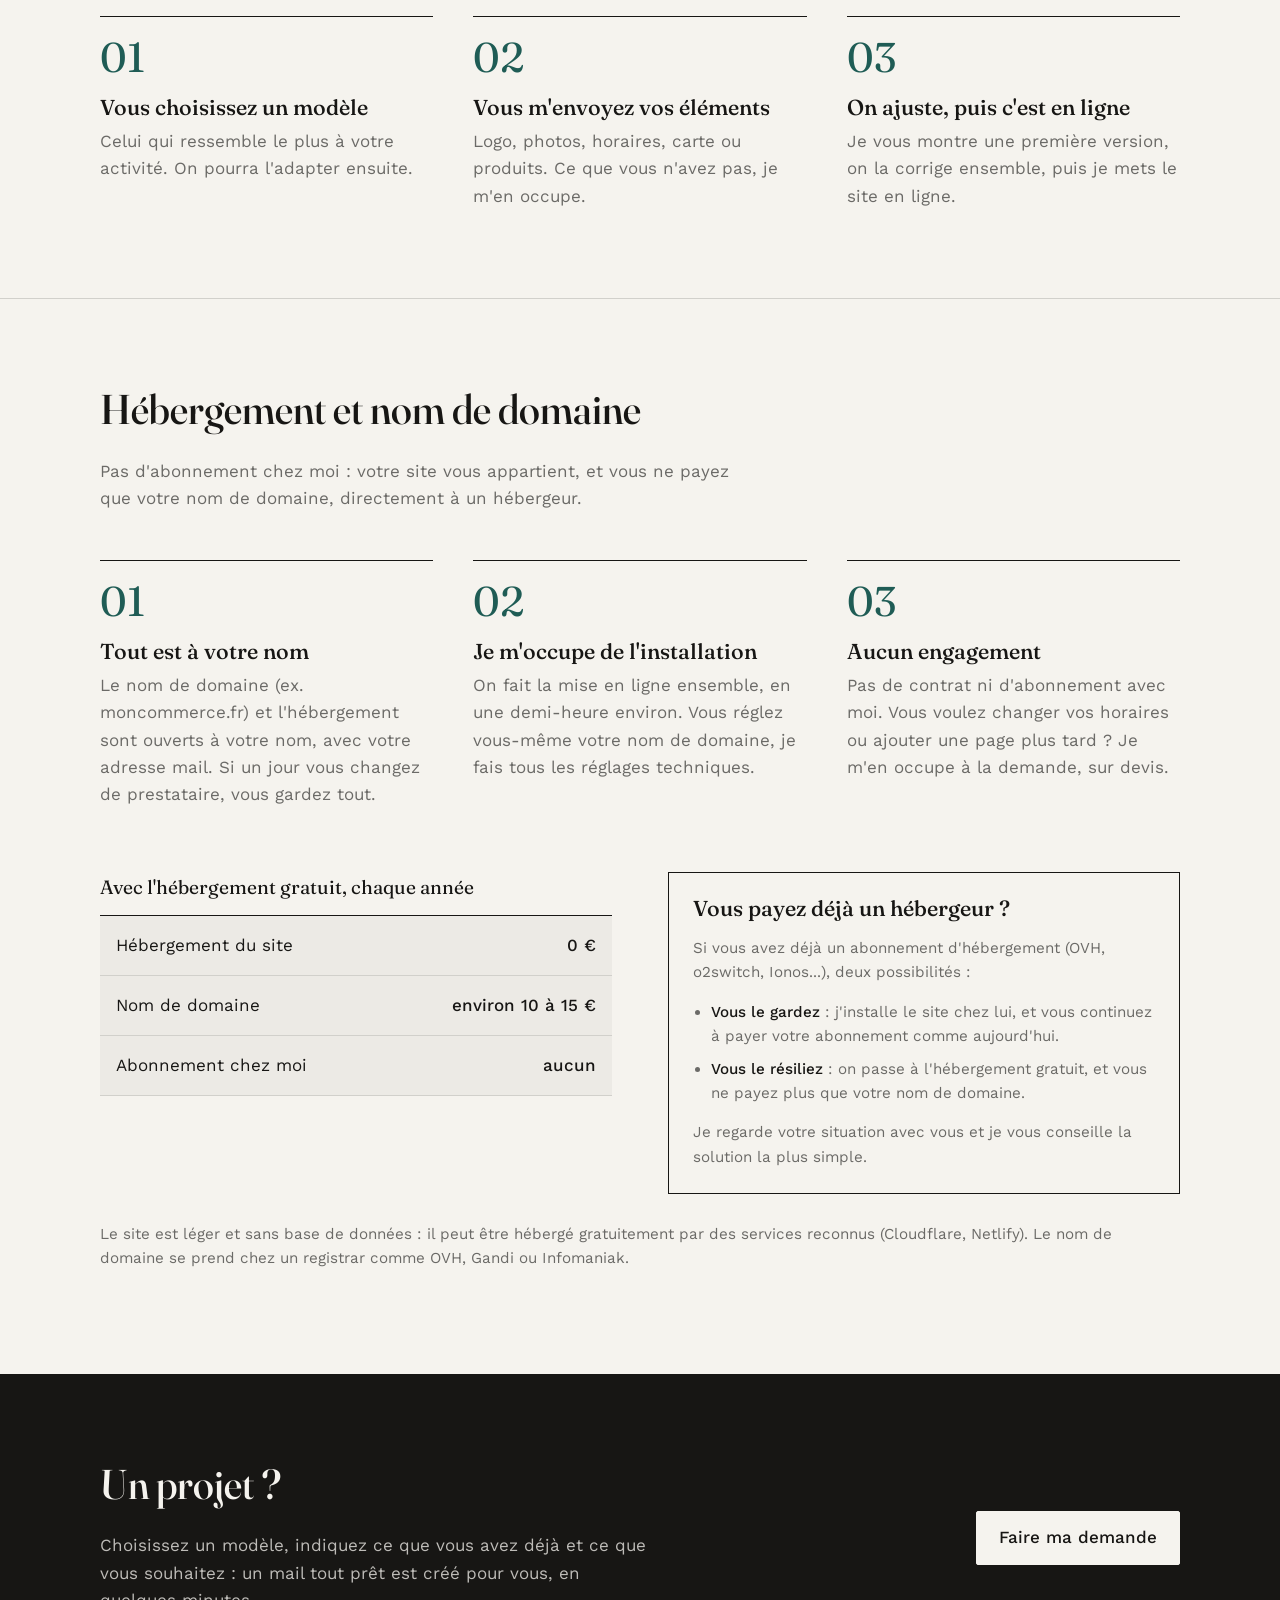
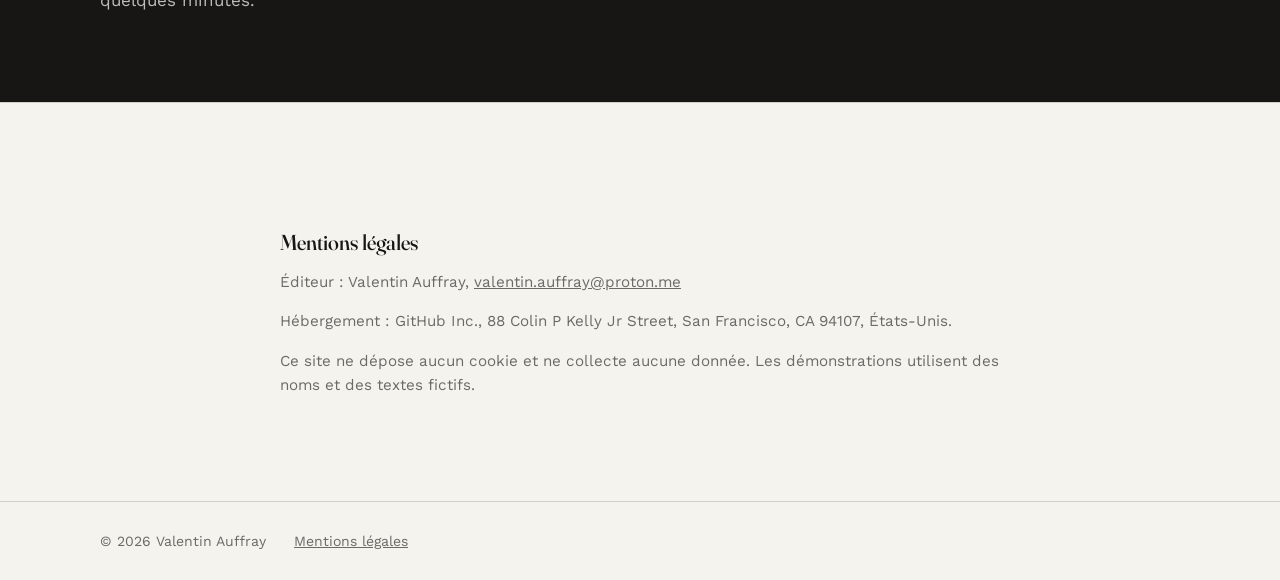
==== commit 24267c7a: "feat: formulaire de demande sur une page dédiée" ====
--- a/index.html
+++ b/index.html
@@ -19,7 +19,7 @@
         <a href="#modeles">Modèles</a>
         <a href="#etapes">Comment ça marche</a>
         <a href="#hebergement">Hébergement</a>
-        <a href="#demande">Votre demande</a>
+        <a class="entete__action" href="demande.html">Faire ma demande</a>
       </nav>
     </div>
   </header>
@@ -34,7 +34,7 @@
           <p class="vitrine__prix" id="prix" hidden></p>
           <div class="actions">
             <a class="bouton" href="#modeles">Voir les modèles</a>
-            <a class="bouton bouton--contour" href="#demande">Faire ma demande</a>
+            <a class="bouton bouton--contour" href="demande.html">Faire ma demande</a>
           </div>
         </div>
       </div>
@@ -122,105 +122,15 @@
       </div>
     </section>
 
-    <section class="section" id="demande" aria-labelledby="titre-demande">
-      <div class="conteneur demande__grille">
-        <form class="demande" id="formulaire" novalidate>
-          <div class="section__entete">
-            <h2 id="titre-demande">Votre demande</h2>
-            <p>Remplissez ces quelques champs : un mail tout prêt est créé, il ne vous reste qu'à y joindre vos fichiers et à l'envoyer.</p>
-          </div>
-
-          <fieldset>
-            <legend>Vous</legend>
-            <div class="champs">
-              <label>Nom de l'établissement <input name="etablissement" required autocomplete="organization"></label>
-              <label>Activité <input name="activite" placeholder="Café, épicerie, menuiserie..."></label>
-              <label>Votre nom <input name="nom" required autocomplete="name"></label>
-              <label>Téléphone <input name="telephone" type="tel" autocomplete="tel"></label>
-            </div>
-          </fieldset>
-
-          <fieldset>
-            <legend>Modèle</legend>
-            <div class="choix" id="choix-modele"></div>
-          </fieldset>
-
-          <fieldset>
-            <legend>Vos éléments</legend>
-            <p class="aide">Pour chaque élément, dites-moi si vous me l'envoyez ou si vous me laissez choisir.</p>
-
-            <div class="element">
-              <p class="element__nom">Logo</p>
-              <label><input type="radio" name="logo" value="joint" checked> Je le joins au mail</label>
-              <label><input type="radio" name="logo" value="aucun"> Je n'en ai pas : mettez simplement mon nom</label>
-              <label class="autre"><input type="radio" name="logo" value="autre"> Autre :
-                <input type="text" name="logo_autre" data-autre="logo" placeholder="ex. il faudrait le moderniser, il est sur ma carte de visite..."></label>
-            </div>
-
-            <div class="element">
-              <p class="element__nom">Photos</p>
-              <label><input type="radio" name="photos" value="joint" checked> Je joins quelques photos (boutique, produits, réalisations)</label>
-              <label><input type="radio" name="photos" value="libre"> Choisissez des photos libres de droits</label>
-              <label class="autre"><input type="radio" name="photos" value="autre"> Autre :
-                <input type="text" name="photos_autre" data-autre="photos" placeholder="ex. un mélange des deux, je veux un shooting photo..."></label>
-            </div>
-
-            <div class="element">
-              <p class="element__nom">Style d'écriture</p>
-              <div class="polices" id="choix-police"></div>
-              <label class="autre"><input type="radio" name="police" value="autre"> Autre :
-                <input type="text" name="police_autre" data-autre="police" placeholder="ex. comme sur ma devanture, une police manuscrite..."></label>
-            </div>
-
-            <div class="element">
-              <p class="element__nom">Couleurs</p>
-              <label><input type="radio" name="couleurs" value="libre" checked> Choisissez pour moi</label>
-              <label><input type="radio" name="couleurs" value="choisi"> Je les choisis</label>
-              <label class="autre"><input type="radio" name="couleurs" value="autre"> Autre :
-                <input type="text" name="couleurs_autre" data-autre="couleurs" placeholder="ex. les couleurs de mon logo, pas de rose..."></label>
-              <div class="couleurs" id="couleurs" hidden>
-                <label><input type="color" name="couleur1" value="#7a2e2a"> Couleur principale</label>
-                <label><input type="color" name="couleur2" value="#f4efe6"> Couleur de fond</label>
-              </div>
-            </div>
-
-            <div class="element">
-              <p class="element__nom">Textes</p>
-              <label><input type="radio" name="textes" value="joint" checked> Je vous envoie mes textes</label>
-              <label><input type="radio" name="textes" value="libre"> Rédigez-les à partir de nos échanges</label>
-              <label class="autre"><input type="radio" name="textes" value="autre"> Autre :
-                <input type="text" name="textes_autre" data-autre="textes" placeholder="ex. j'ai déjà des textes sur Facebook, à reprendre..."></label>
-            </div>
-          </fieldset>
-
-          <fieldset>
-            <legend>Ce que vous voulez sur le site</legend>
-            <p class="aide">Cochez tout ce qui vous intéresse, même si vous n'êtes pas sûr : on en discutera.</p>
-            <div class="options" id="options"></div>
-            <label class="autre autre--seul">Autre :
-              <input type="text" name="options_autre" placeholder="ex. une page recrutement, une newsletter..."></label>
-          </fieldset>
-
-          <fieldset>
-            <legend>Remarques</legend>
-            <label class="pleine">Une idée, un site que vous aimez, une contrainte ?
-              <textarea name="remarques" rows="4"></textarea>
-            </label>
-          </fieldset>
-        </form>
-
-        <aside class="apercu" aria-labelledby="titre-apercu">
-          <h3 id="titre-apercu">Votre mail</h3>
-          <p class="apercu__a">À : <span id="adresse"></span></p>
-          <pre class="apercu__texte" id="apercu" tabindex="0"></pre>
-          <div class="actions">
-            <a class="bouton" id="ouvrir-mail" href="#">Ouvrir dans ma messagerie</a>
-            <button class="bouton bouton--contour" type="button" id="copier">Copier le texte</button>
-          </div>
-          <p class="apercu__info" id="info-copie" aria-live="polite"></p>
-          <p class="apercu__info">Pensez à joindre vos fichiers. Si vos photos sont lourdes, envoyez-les avec un lien WeTransfer ou Smash.</p>
-          <p class="apercu__info">Ce site n'enregistre rien : le texte est préparé dans votre navigateur et c'est vous qui envoyez le mail.</p>
-        </aside>
+    <section class="section appel" aria-labelledby="titre-appel">
+      <div class="conteneur appel__grille">
+        <div>
+          <h2 id="titre-appel">Un projet&nbsp;?</h2>
+          <p>Choisissez un modèle, indiquez ce que vous avez déjà et ce que vous souhaitez : un mail tout prêt est créé pour vous, en quelques minutes.</p>
+        </div>
+        <div class="actions">
+          <a class="bouton" href="demande.html">Faire ma demande</a>
+        </div>
       </div>
     </section>
 
--- a/vitrine.css
+++ b/vitrine.css
@@ -450,3 +450,69 @@
     display: none;
   }
 }
+
+/* Navigation entre les deux pages */
+
+.entete__nav .entete__action {
+  color: var(--accent);
+  font-weight: 500;
+}
+
+/* Appel à l'action en bas de la présentation */
+
+.appel {
+  background: var(--texte);
+  color: var(--fond);
+  border-top: 0;
+}
+
+.appel p {
+  color: color-mix(in srgb, var(--fond) 75%, var(--texte));
+  max-width: 560px;
+  margin: 0;
+}
+
+.appel__grille {
+  display: grid;
+  grid-template-columns: 1fr auto;
+  gap: 40px;
+  align-items: center;
+}
+
+.appel .bouton {
+  background: var(--fond);
+  color: var(--texte);
+  border-color: var(--fond);
+}
+
+.appel .bouton:hover {
+  background: var(--accent);
+  border-color: var(--accent);
+  color: var(--fond);
+}
+
+/* Page de demande */
+
+.section--premiere {
+  border-top: 0;
+  padding-top: 56px;
+}
+
+.demande__titre {
+  font-size: clamp(2.2rem, 5vw, 3.4rem);
+}
+
+@media (max-width: 640px) {
+  .appel__grille {
+    grid-template-columns: 1fr;
+  }
+
+  .vitrine .entete__nav {
+    display: flex;
+    gap: 16px;
+  }
+
+  .vitrine .entete__nav a:not(.entete__action) {
+    display: none;
+  }
+}
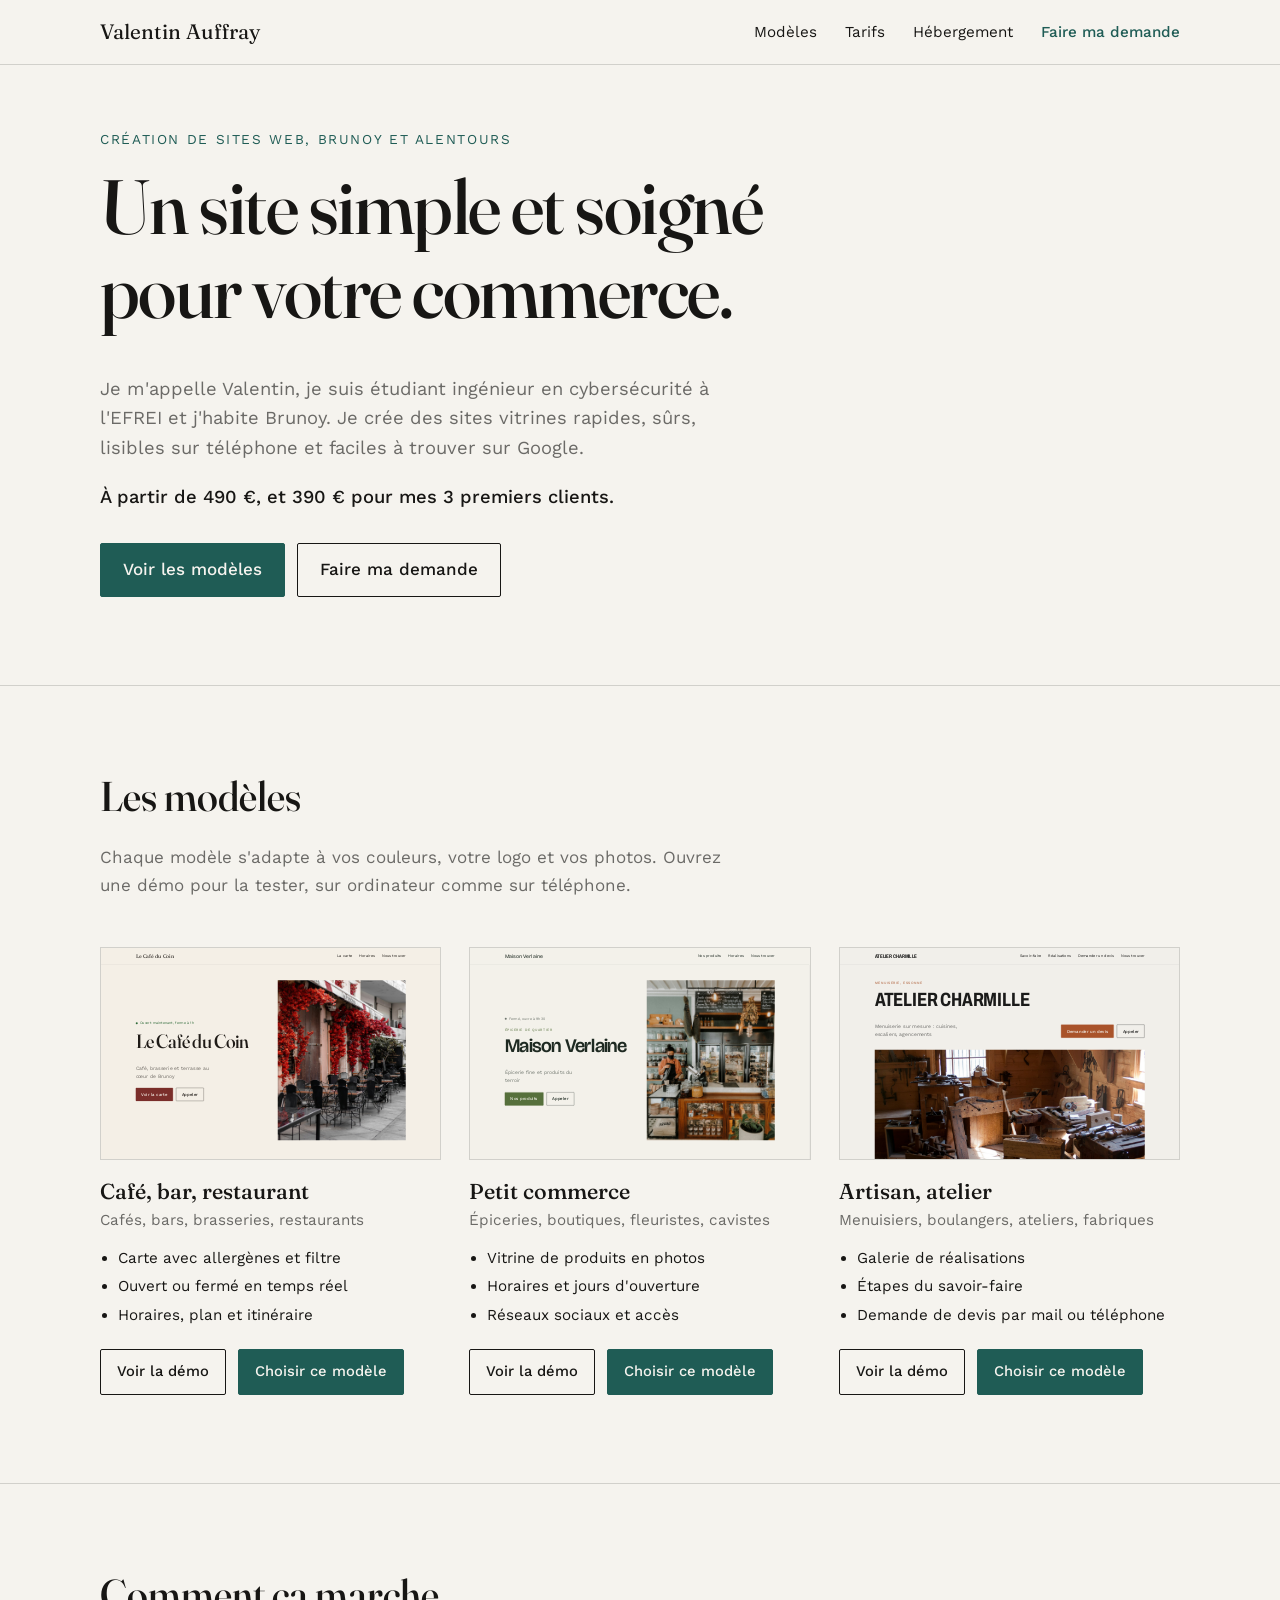
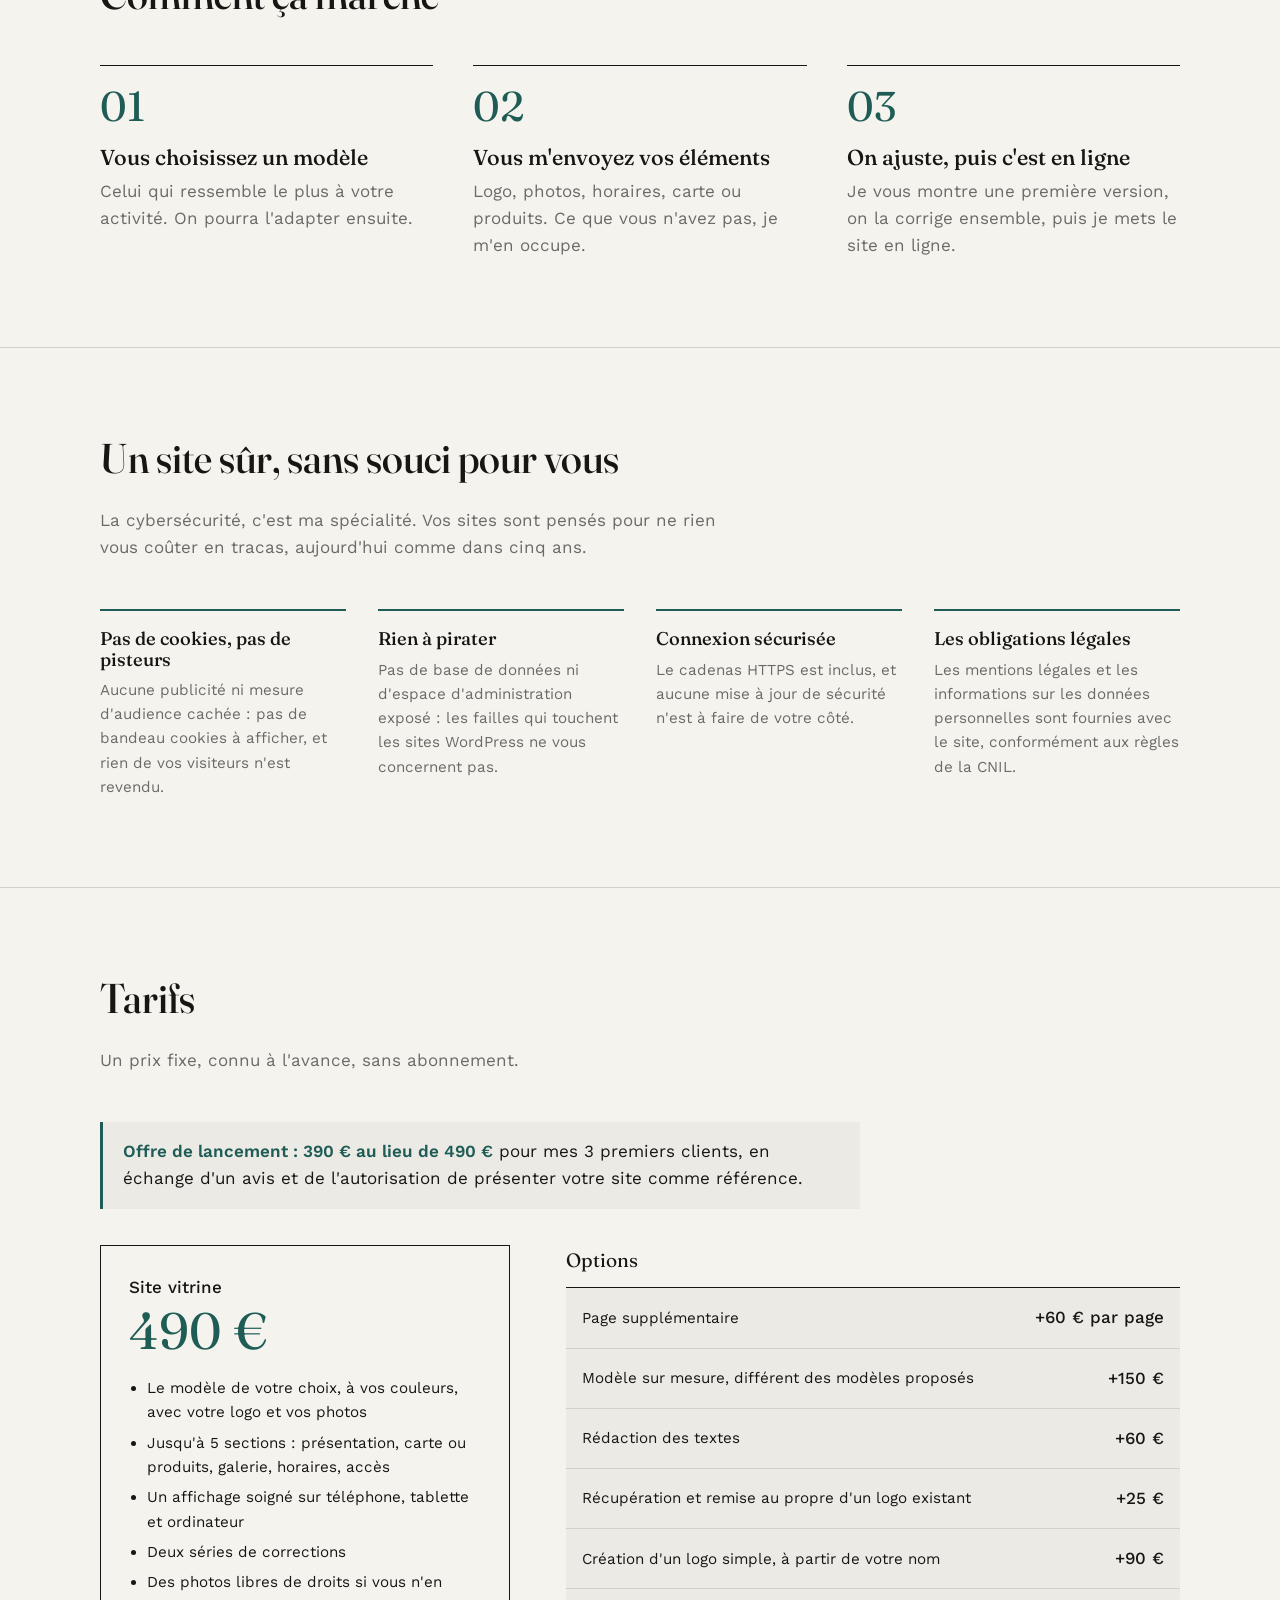
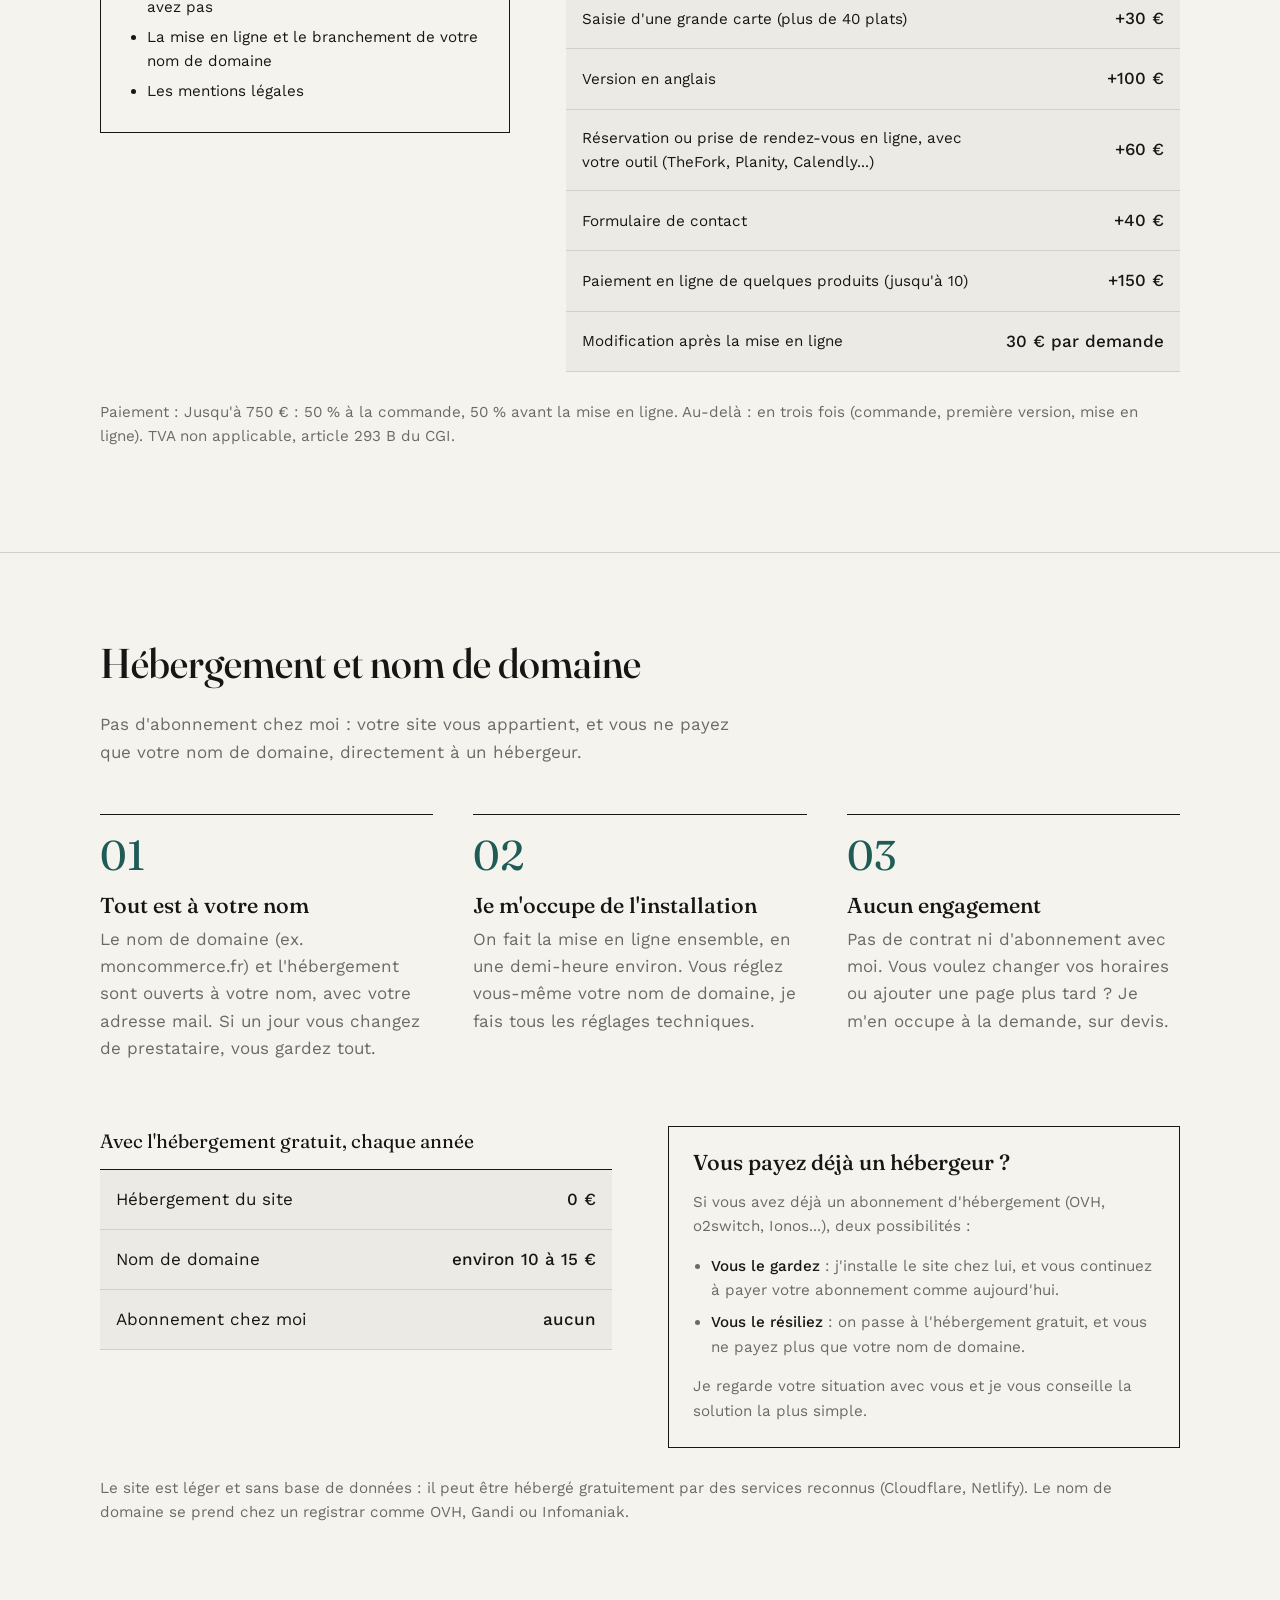
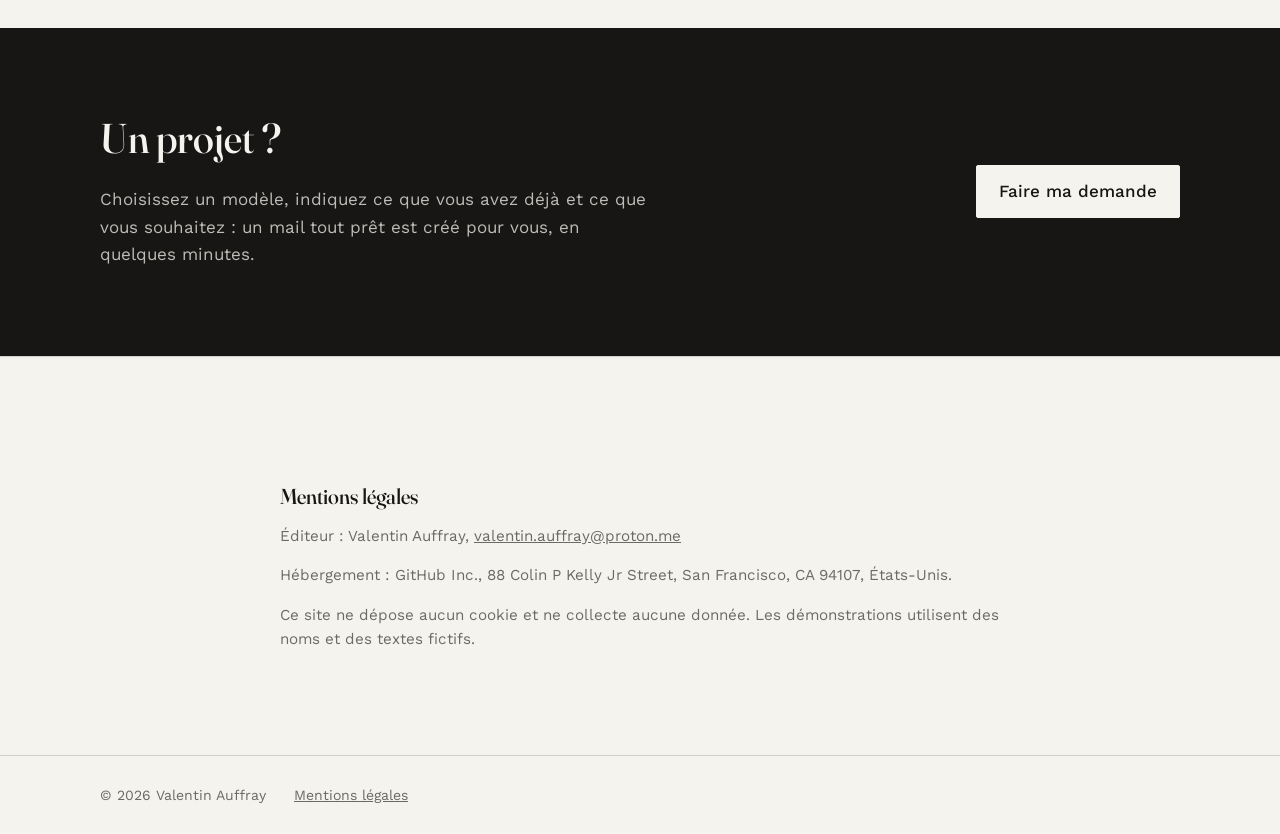
==== commit e96a17ab: "feat: tarifs, offre de lancement, estimation et section sécurité" ====
--- a/index.html
+++ b/index.html
@@ -17,7 +17,7 @@
       <a class="entete__nom" href="#haut">Valentin Auffray</a>
       <nav class="entete__nav" aria-label="Navigation principale">
         <a href="#modeles">Modèles</a>
-        <a href="#etapes">Comment ça marche</a>
+        <a href="#tarifs">Tarifs</a>
         <a href="#hebergement">Hébergement</a>
         <a class="entete__action" href="demande.html">Faire ma demande</a>
       </nav>
@@ -30,7 +30,7 @@
         <p class="surtitre">Création de sites web, Brunoy et alentours</p>
         <h1 class="vitrine__titre">Un site simple et soigné pour votre commerce.</h1>
         <div class="vitrine__intro">
-          <p>Je m'appelle Valentin, je suis étudiant ingénieur en informatique à l'EFREI et j'habite Brunoy. Je crée des sites vitrines rapides, lisibles sur téléphone et faciles à trouver sur Google.</p>
+          <p>Je m'appelle Valentin, je suis étudiant ingénieur en cybersécurité à l'EFREI et j'habite Brunoy. Je crée des sites vitrines rapides, sûrs, lisibles sur téléphone et faciles à trouver sur Google.</p>
           <p class="vitrine__prix" id="prix" hidden></p>
           <div class="actions">
             <a class="bouton" href="#modeles">Voir les modèles</a>
@@ -72,6 +72,55 @@
             <p>Je vous montre une première version, on la corrige ensemble, puis je mets le site en ligne.</p>
           </li>
         </ol>
+      </div>
+    </section>
+
+    <section class="section" id="securite" aria-labelledby="titre-securite">
+      <div class="conteneur">
+        <div class="section__entete">
+          <h2 id="titre-securite">Un site sûr, sans souci pour vous</h2>
+          <p>La cybersécurité, c'est ma spécialité. Vos sites sont pensés pour ne rien vous coûter en tracas, aujourd'hui comme dans cinq ans.</p>
+        </div>
+        <ul class="garanties">
+          <li>
+            <h3>Pas de cookies, pas de pisteurs</h3>
+            <p>Aucune publicité ni mesure d'audience cachée : pas de bandeau cookies à afficher, et rien de vos visiteurs n'est revendu.</p>
+          </li>
+          <li>
+            <h3>Rien à pirater</h3>
+            <p>Pas de base de données ni d'espace d'administration exposé : les failles qui touchent les sites WordPress ne vous concernent pas.</p>
+          </li>
+          <li>
+            <h3>Connexion sécurisée</h3>
+            <p>Le cadenas HTTPS est inclus, et aucune mise à jour de sécurité n'est à faire de votre côté.</p>
+          </li>
+          <li>
+            <h3>Les obligations légales</h3>
+            <p>Les mentions légales et les informations sur les données personnelles sont fournies avec le site, conformément aux règles de la CNIL.</p>
+          </li>
+        </ul>
+      </div>
+    </section>
+
+    <section class="section" id="tarifs" aria-labelledby="titre-tarifs">
+      <div class="conteneur">
+        <div class="section__entete">
+          <h2 id="titre-tarifs">Tarifs</h2>
+          <p>Un prix fixe, connu à l'avance, sans abonnement.</p>
+        </div>
+        <p class="lancement" id="tarifs-lancement" hidden></p>
+        <div class="tarifs">
+          <div class="tarifs__base">
+            <p class="tarifs__libelle">Site vitrine</p>
+            <p class="tarifs__prix" id="tarifs-base"></p>
+            <ul class="tarifs__inclus" id="tarifs-inclus"></ul>
+          </div>
+          <table class="couts tarifs__options">
+            <caption>Options</caption>
+            <tbody id="tarifs-options"></tbody>
+          </table>
+        </div>
+        <p class="note">Paiement : <span id="tarifs-paiement"></span> TVA non applicable, article 293 B du CGI.</p>
       </div>
     </section>
 
--- a/vitrine.css
+++ b/vitrine.css
@@ -516,3 +516,124 @@
     display: none;
   }
 }
+
+/* Sécurité */
+
+.garanties {
+  list-style: none;
+  margin: 0;
+  padding: 0;
+  display: grid;
+  grid-template-columns: repeat(4, 1fr);
+  gap: 32px;
+}
+
+.garanties li {
+  border-top: 2px solid var(--accent);
+  padding-top: 18px;
+}
+
+.garanties h3 {
+  font-size: 1.15rem;
+  margin-bottom: 8px;
+}
+
+.garanties p {
+  margin: 0;
+  color: var(--doux);
+  font-size: 0.95rem;
+}
+
+/* Tarifs */
+
+.lancement {
+  margin: 0 0 36px;
+  padding: 16px 20px;
+  border-left: 3px solid var(--accent);
+  background: var(--surface);
+  max-width: 760px;
+}
+
+.lancement strong {
+  color: var(--accent);
+  font-weight: 600;
+}
+
+.tarifs {
+  display: grid;
+  grid-template-columns: 1fr 1.5fr;
+  gap: 56px;
+  align-items: start;
+}
+
+.tarifs__base {
+  border: 1px solid var(--texte);
+  padding: 28px;
+}
+
+.tarifs__libelle {
+  margin: 0;
+  font-weight: 500;
+}
+
+.tarifs__prix {
+  margin: 4px 0 20px;
+  font-family: var(--titre);
+  font-size: 3.2rem;
+  line-height: 1;
+  color: var(--accent);
+}
+
+.tarifs__inclus {
+  margin: 0;
+  padding-left: 18px;
+  font-size: 0.95rem;
+}
+
+.tarifs__inclus li + li {
+  margin-top: 6px;
+}
+
+.tarifs__options th {
+  font-size: 0.95rem;
+}
+
+/* Prix dans le formulaire */
+
+.prix-option {
+  color: var(--accent);
+  font-size: 0.85rem;
+  white-space: nowrap;
+}
+
+.estimation {
+  display: flex;
+  justify-content: space-between;
+  align-items: baseline;
+  margin: 0 0 18px;
+  padding-bottom: 14px;
+  border-bottom: 1px solid var(--ligne);
+}
+
+.estimation strong {
+  font-family: var(--titre);
+  font-size: 1.8rem;
+  font-weight: 500;
+  color: var(--accent);
+}
+
+@media (max-width: 960px) {
+  .garanties {
+    grid-template-columns: 1fr 1fr;
+  }
+
+  .tarifs {
+    grid-template-columns: 1fr;
+  }
+}
+
+@media (max-width: 560px) {
+  .garanties {
+    grid-template-columns: 1fr;
+  }
+}
